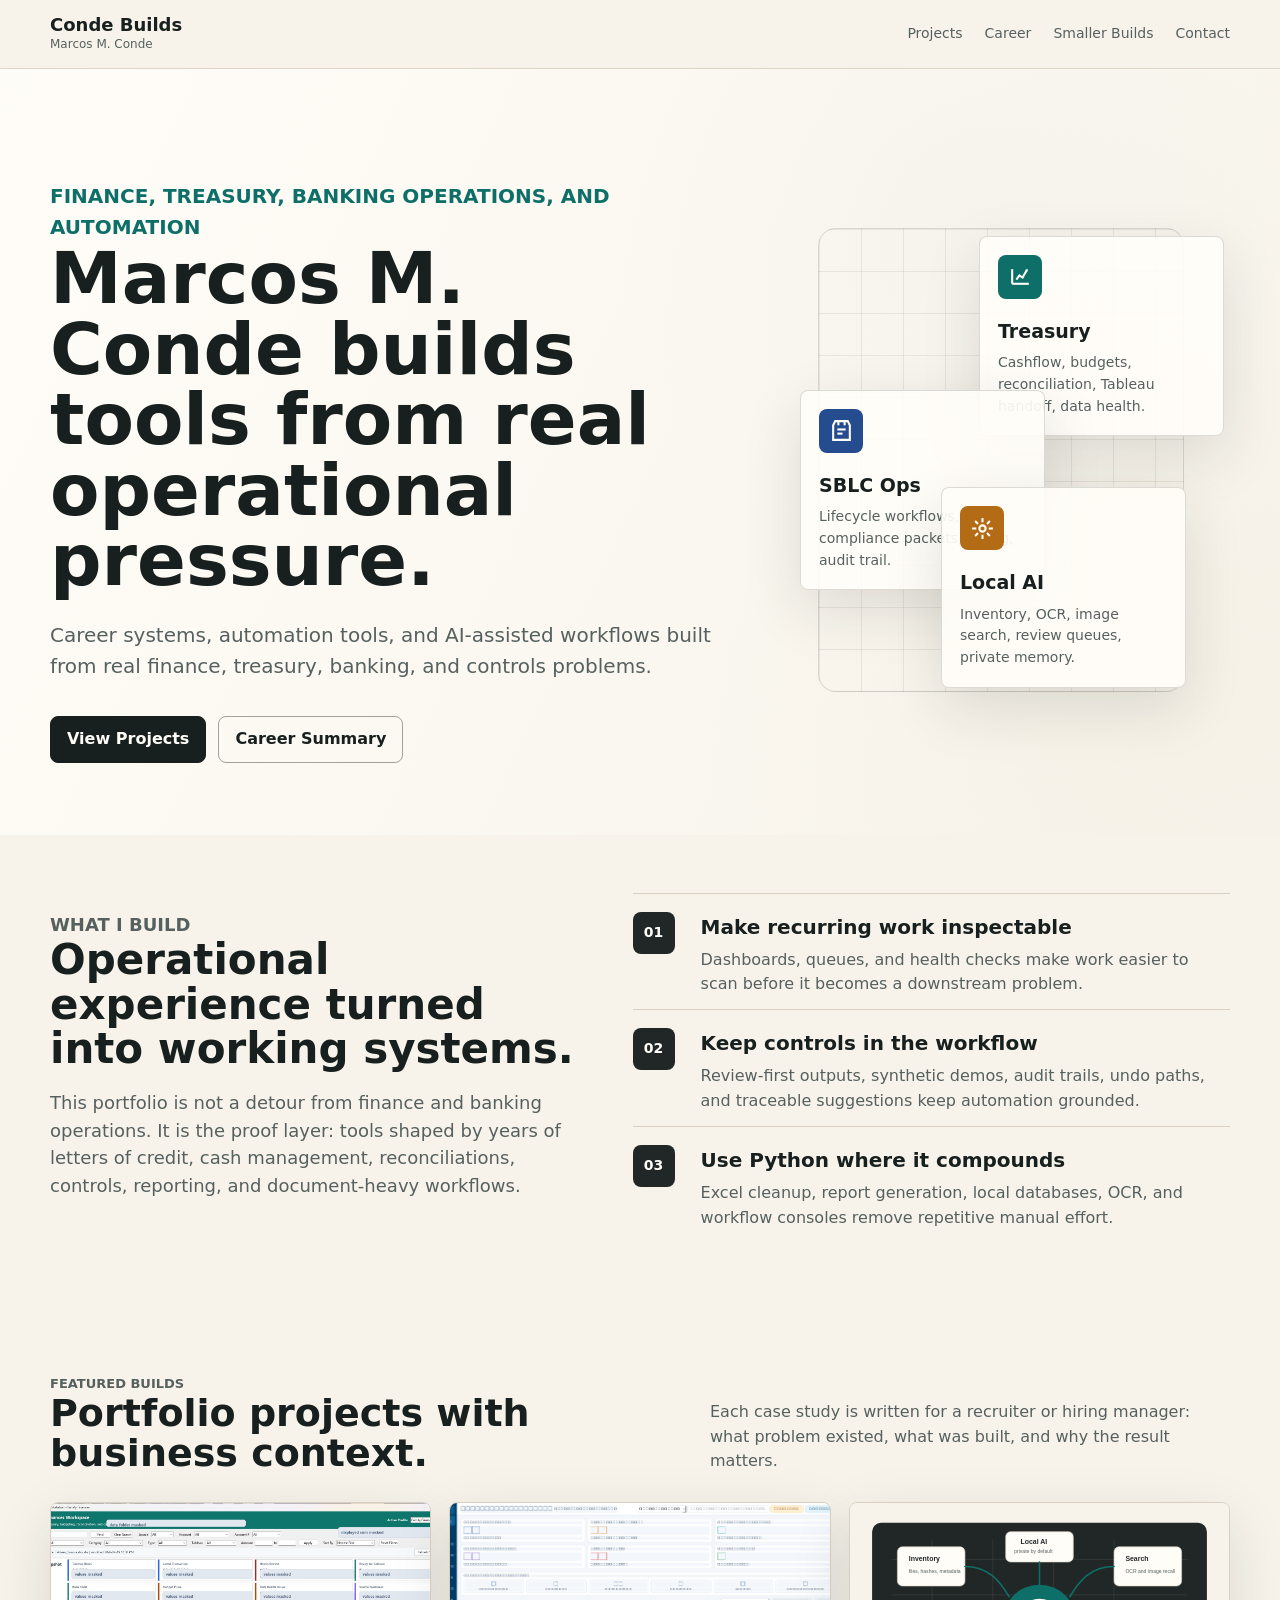
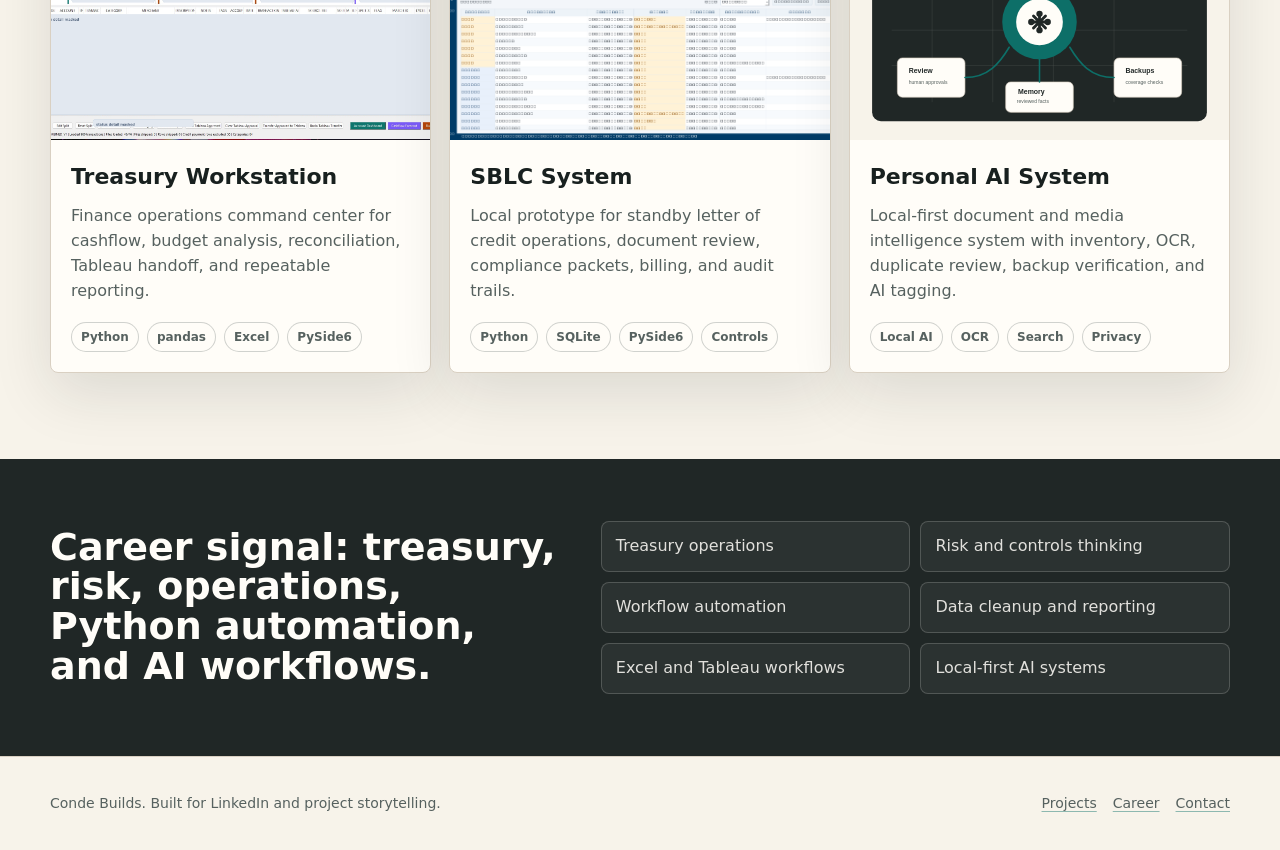
==== index.html @ d3828728 "Initial Conde Builds portfolio site" ====
<!doctype html>
<html lang="en">
  <head>
    <meta charset="utf-8">
    <meta name="viewport" content="width=device-width, initial-scale=1">
    <title>Conde Builds | Marcos M. Conde</title>
    <meta name="description" content="Career systems, automation tools, and AI-assisted workflows built from real operational problems.">
    <meta property="og:title" content="Conde Builds">
    <meta property="og:description" content="Python automation, treasury systems, AI-assisted workflows, and operational prototypes by Marcos M. Conde.">
    <meta property="og:type" content="website">
    <meta property="og:url" content="https://conde-builds.com/">
    <meta property="og:image" content="https://conde-builds.com/assets/img/social-preview.png">
    <meta name="twitter:card" content="summary_large_image">
    <link rel="stylesheet" href="assets/styles.css">
  </head>
  <body>
    <header class="site-header">
      <nav class="nav" aria-label="Primary navigation">
        <a class="brand" href="index.html">
          <strong>Conde Builds</strong>
          <span>Marcos M. Conde</span>
        </a>
        <div class="nav-links">
          <a href="projects/index.html">Projects</a>
          <a href="career.html">Career</a>
          <a href="experiments.html">Smaller Builds</a>
          <a href="contact.html">Contact</a>
        </div>
      </nav>
    </header>

    <main>
      <section class="hero">
        <div class="hero-inner">
          <div>
            <p class="eyebrow">Finance, treasury, banking operations, and automation</p>
            <h1>Marcos M. Conde builds tools from real operational pressure.</h1>
            <p>Career systems, automation tools, and AI-assisted workflows built from real finance, treasury, banking, and controls problems.</p>
            <div class="hero-actions">
              <a class="button" href="projects/index.html">View Projects</a>
              <a class="button secondary" href="career.html">Career Summary</a>
            </div>
          </div>
          <div class="hero-visual" aria-label="Project areas">
            <article class="glyph-card">
              <span class="glyph-icon" aria-hidden="true">
                <svg viewBox="0 0 24 24"><path d="M4 19V5"/><path d="M4 19h16"/><path d="M8 15l3-4 3 2 4-7"/><path d="M17 6h1v1"/></svg>
              </span>
              <h2>Treasury</h2>
              <p>Cashflow, budgets, reconciliation, Tableau handoff, data health.</p>
            </article>
            <article class="glyph-card">
              <span class="glyph-icon" aria-hidden="true">
                <svg viewBox="0 0 24 24"><path d="M6 3h12l2 4v14H4V7z"/><path d="M8 11h8"/><path d="M8 15h5"/><path d="M9 3v4"/><path d="M15 3v4"/></svg>
              </span>
              <h2>SBLC Ops</h2>
              <p>Lifecycle workflows, compliance packets, billing, audit trail.</p>
            </article>
            <article class="glyph-card">
              <span class="glyph-icon" aria-hidden="true">
                <svg viewBox="0 0 24 24"><circle cx="12" cy="12" r="3"/><path d="M12 2v4"/><path d="M12 18v4"/><path d="M2 12h4"/><path d="M18 12h4"/><path d="M4.9 4.9l2.8 2.8"/><path d="M16.3 16.3l2.8 2.8"/><path d="M19.1 4.9l-2.8 2.8"/><path d="M7.7 16.3l-2.8 2.8"/></svg>
              </span>
              <h2>Local AI</h2>
              <p>Inventory, OCR, image search, review queues, private memory.</p>
            </article>
          </div>
        </div>
      </section>

      <section class="section compact">
        <div class="bridge-grid">
          <div class="bridge-copy">
            <p class="eyebrow">What I build</p>
            <h2>Operational experience turned into working systems.</h2>
            <p>This portfolio is not a detour from finance and banking operations. It is the proof layer: tools shaped by years of letters of credit, cash management, reconciliations, controls, reporting, and document-heavy workflows.</p>
          </div>
          <div class="bridge-points">
            <article class="bridge-point">
              <strong>01</strong>
              <div>
                <h3>Make recurring work inspectable</h3>
                <p>Dashboards, queues, and health checks make work easier to scan before it becomes a downstream problem.</p>
              </div>
            </article>
            <article class="bridge-point">
              <strong>02</strong>
              <div>
                <h3>Keep controls in the workflow</h3>
                <p>Review-first outputs, synthetic demos, audit trails, undo paths, and traceable suggestions keep automation grounded.</p>
              </div>
            </article>
            <article class="bridge-point">
              <strong>03</strong>
              <div>
                <h3>Use Python where it compounds</h3>
                <p>Excel cleanup, report generation, local databases, OCR, and workflow consoles remove repetitive manual effort.</p>
              </div>
            </article>
          </div>
        </div>
      </section>

      <section class="section" id="projects">
        <div class="section-header">
          <div>
            <p class="eyebrow">Featured builds</p>
            <h2>Portfolio projects with business context.</h2>
          </div>
          <p>Each case study is written for a recruiter or hiring manager: what problem existed, what was built, and why the result matters.</p>
        </div>
        <div class="project-grid">
          <a class="project-card" href="projects/treasury-workstation.html">
            <img src="assets/img/treasury-main.png" alt="Sanitized Treasury Workstation interface">
            <div class="project-card-body">
              <h3>Treasury Workstation</h3>
              <p>Finance operations command center for cashflow, budget analysis, reconciliation, Tableau handoff, and repeatable reporting.</p>
              <div class="tag-row">
                <span class="tag">Python</span>
                <span class="tag">pandas</span>
                <span class="tag">Excel</span>
                <span class="tag">PySide6</span>
              </div>
            </div>
          </a>
          <a class="project-card" href="projects/sblc-system.html">
            <img src="assets/img/sblc-command-center.png" alt="Sanitized SBLC system command center">
            <div class="project-card-body">
              <h3>SBLC System</h3>
              <p>Local prototype for standby letter of credit operations, document review, compliance packets, billing, and audit trails.</p>
              <div class="tag-row">
                <span class="tag">Python</span>
                <span class="tag">SQLite</span>
                <span class="tag">PySide6</span>
                <span class="tag">Controls</span>
              </div>
            </div>
          </a>
          <a class="project-card" href="projects/personal-ai-system.html">
            <img src="assets/img/personal-ai-system.svg" alt="Abstract Personal AI System map">
            <div class="project-card-body">
              <h3>Personal AI System</h3>
              <p>Local-first document and media intelligence system with inventory, OCR, duplicate review, backup verification, and AI tagging.</p>
              <div class="tag-row">
                <span class="tag">Local AI</span>
                <span class="tag">OCR</span>
                <span class="tag">Search</span>
                <span class="tag">Privacy</span>
              </div>
            </div>
          </a>
        </div>
      </section>

      <section class="signal-band">
        <div class="signal-grid">
          <h2>Career signal: treasury, risk, operations, Python automation, and AI workflows.</h2>
          <div class="signal-list" aria-label="Career capabilities">
            <span>Treasury operations</span>
            <span>Risk and controls thinking</span>
            <span>Workflow automation</span>
            <span>Data cleanup and reporting</span>
            <span>Excel and Tableau workflows</span>
            <span>Local-first AI systems</span>
          </div>
        </div>
      </section>

    </main>

    <footer class="footer">
      <div class="footer-inner">
        <span>Conde Builds. Built for LinkedIn and project storytelling.</span>
        <div class="footer-links">
          <a href="projects/index.html">Projects</a>
          <a href="career.html">Career</a>
          <a href="contact.html">Contact</a>
        </div>
      </div>
    </footer>
  </body>
</html>
---- assets/styles.css ----
:root {
  --ink: #18201f;
  --muted: #56615f;
  --paper: #f7f3ea;
  --surface: #fffdf8;
  --line: #d9d0c2;
  --teal: #0d6f68;
  --blue: #244c8f;
  --amber: #b36b16;
  --red: #8d342f;
  --charcoal: #202726;
  --shadow: 0 20px 60px rgba(24, 32, 31, 0.12);
}

* {
  box-sizing: border-box;
}

html {
  scroll-behavior: smooth;
}

body {
  margin: 0;
  color: var(--ink);
  background: var(--paper);
  font-family: Inter, ui-sans-serif, system-ui, -apple-system, BlinkMacSystemFont, "Segoe UI", sans-serif;
  line-height: 1.55;
}

body.modal-open {
  overflow: hidden;
}

img {
  display: block;
  max-width: 100%;
}

.expandable-img {
  cursor: zoom-in;
}

.expandable-img:focus-visible {
  outline: 3px solid var(--teal);
  outline-offset: 4px;
}

.image-modal {
  position: fixed;
  inset: 0;
  z-index: 100;
  display: none;
  align-items: center;
  justify-content: center;
  padding: 28px;
  background: rgba(24, 32, 31, 0.86);
}

.image-modal.is-open {
  display: flex;
}

.image-modal figure {
  width: min(1120px, 100%);
  max-height: calc(100vh - 56px);
  margin: 0;
  display: grid;
  gap: 12px;
}

.image-modal img {
  width: 100%;
  max-height: calc(100vh - 128px);
  object-fit: contain;
  border-radius: 8px;
  background: var(--surface);
  box-shadow: 0 28px 80px rgba(0, 0, 0, 0.35);
}

.image-modal figcaption {
  color: rgba(255, 253, 248, 0.86);
  font-size: 15px;
  text-align: center;
}

.image-modal-close {
  position: fixed;
  top: 18px;
  right: 18px;
  min-height: 42px;
  padding: 9px 13px;
  border: 1px solid rgba(255, 253, 248, 0.45);
  border-radius: 8px;
  background: rgba(255, 253, 248, 0.1);
  color: var(--surface);
  font: inherit;
  font-weight: 800;
  cursor: pointer;
}

a {
  color: inherit;
  text-decoration-color: rgba(13, 111, 104, 0.45);
  text-underline-offset: 0.22em;
}

a:hover {
  text-decoration-color: var(--teal);
}

.site-header {
  position: sticky;
  top: 0;
  z-index: 20;
  border-bottom: 1px solid rgba(217, 208, 194, 0.82);
  background: rgba(247, 243, 234, 0.94);
  backdrop-filter: blur(14px);
}

.nav {
  width: min(1180px, calc(100% - 40px));
  min-height: 68px;
  margin: 0 auto;
  display: flex;
  align-items: center;
  justify-content: space-between;
  gap: 24px;
}

.brand {
  display: inline-flex;
  flex-direction: column;
  gap: 0;
  text-decoration: none;
}

.brand strong {
  font-size: 18px;
  line-height: 1.1;
}

.brand span {
  color: var(--muted);
  font-size: 12px;
}

.nav-links {
  display: flex;
  align-items: center;
  gap: 22px;
  color: var(--muted);
  font-size: 14px;
}

.nav-links a {
  text-decoration: none;
}

.nav-links a:hover,
.nav-links a[aria-current="page"] {
  color: var(--ink);
}

.section,
.content-section {
  width: min(1180px, calc(100% - 40px));
  margin: 0 auto;
}

.hero {
  min-height: 690px;
  display: grid;
  align-items: center;
  color: var(--ink);
  background:
    linear-gradient(115deg, rgba(255, 253, 248, 0.96), rgba(247, 243, 234, 0.86)),
    radial-gradient(circle at 74% 20%, rgba(13, 111, 104, 0.2), transparent 30%),
    radial-gradient(circle at 84% 76%, rgba(179, 107, 22, 0.18), transparent 32%);
  overflow: hidden;
}

.hero-inner {
  width: min(1180px, calc(100% - 40px));
  margin: 0 auto;
  padding: 88px 0 72px;
  display: grid;
  grid-template-columns: minmax(0, 1fr) 430px;
  gap: 64px;
  align-items: center;
}

.eyebrow {
  margin: 0 0 18px;
  color: var(--teal);
  font-size: 13px;
  font-weight: 750;
  text-transform: uppercase;
}

.hero .eyebrow {
  color: var(--teal);
}

.hero h1,
.page-hero h1 {
  max-width: 860px;
  margin: 0;
  font-size: 72px;
  line-height: 0.98;
  letter-spacing: 0;
}

.hero p,
.page-hero p {
  max-width: 720px;
  margin: 24px 0 0;
  color: rgba(255, 253, 248, 0.88);
  font-size: 20px;
}

.hero p {
  color: var(--muted);
}

.hero-visual {
  position: relative;
  min-height: 500px;
}

.hero-visual::before {
  content: "";
  position: absolute;
  inset: 18px 46px 18px 18px;
  border: 1px solid rgba(32, 39, 38, 0.14);
  border-radius: 18px;
  background:
    linear-gradient(90deg, rgba(32, 39, 38, 0.08) 1px, transparent 1px),
    linear-gradient(rgba(32, 39, 38, 0.08) 1px, transparent 1px);
  background-size: 42px 42px;
}

.glyph-card {
  position: absolute;
  width: 245px;
  min-height: 150px;
  padding: 18px;
  border: 1px solid rgba(32, 39, 38, 0.16);
  border-radius: 8px;
  background: rgba(255, 253, 248, 0.92);
  box-shadow: var(--shadow);
}

.glyph-card:nth-child(1) {
  top: 26px;
  right: 6px;
}

.glyph-card:nth-child(2) {
  top: 180px;
  left: 0;
}

.glyph-card:nth-child(3) {
  right: 44px;
  bottom: 22px;
}

.glyph-icon {
  width: 44px;
  height: 44px;
  margin-bottom: 18px;
  display: inline-grid;
  place-items: center;
  border-radius: 8px;
  color: var(--surface);
  background: var(--teal);
}

.glyph-card:nth-child(2) .glyph-icon {
  background: var(--blue);
}

.glyph-card:nth-child(3) .glyph-icon {
  background: var(--amber);
}

.glyph-icon svg {
  width: 25px;
  height: 25px;
  stroke: currentColor;
  stroke-width: 2;
  fill: none;
}

.glyph-card h2 {
  margin: 0 0 6px;
  font-size: 19px;
}

.glyph-card p {
  margin: 0;
  color: var(--muted);
  font-size: 14px;
}

.hero-actions,
.actions {
  display: flex;
  flex-wrap: wrap;
  gap: 12px;
  margin-top: 34px;
}

.button {
  min-height: 44px;
  display: inline-flex;
  align-items: center;
  justify-content: center;
  padding: 10px 16px;
  border: 1px solid var(--ink);
  border-radius: 8px;
  background: var(--ink);
  color: var(--surface);
  font-weight: 700;
  text-decoration: none;
}

.button.secondary {
  background: transparent;
  color: var(--ink);
  border-color: rgba(24, 32, 31, 0.4);
}

.button.light {
  background: var(--surface);
  color: var(--ink);
  border-color: var(--line);
}

.page-hero .button.secondary {
  color: var(--surface);
  border-color: rgba(255, 253, 248, 0.72);
}

.button:hover {
  transform: translateY(-1px);
}

.section {
  padding: 86px 0;
}

.section.compact {
  padding: 58px 0;
}

.section-header {
  display: flex;
  align-items: end;
  justify-content: space-between;
  gap: 28px;
  margin-bottom: 28px;
}

.section-header h2,
.content-section h2 {
  margin: 0;
  font-size: 38px;
  line-height: 1.05;
  letter-spacing: 0;
}

.section-header p {
  max-width: 520px;
  margin: 0;
  color: var(--muted);
}

.project-grid {
  display: grid;
  grid-template-columns: repeat(3, 1fr);
  gap: 18px;
}

.bridge-grid {
  display: grid;
  grid-template-columns: 0.95fr 1.05fr;
  gap: 42px;
  align-items: start;
}

.bridge-copy h2 {
  margin: 0;
  font-size: 42px;
  line-height: 1.05;
}

.bridge-copy p {
  margin: 18px 0 0;
  color: var(--muted);
  font-size: 18px;
}

.bridge-points {
  display: grid;
  gap: 12px;
}

.bridge-point {
  display: grid;
  grid-template-columns: 52px 1fr;
  gap: 16px;
  align-items: start;
  border-top: 1px solid var(--line);
  padding-top: 18px;
}

.bridge-point strong {
  display: grid;
  place-items: center;
  width: 42px;
  height: 42px;
  border-radius: 8px;
  background: var(--charcoal);
  color: var(--surface);
  font-size: 14px;
}

.bridge-point h3 {
  margin: 0 0 5px;
  font-size: 20px;
}

.bridge-point p {
  margin: 0;
  color: var(--muted);
}

.project-card,
.stat-card,
.note-card {
  border: 1px solid var(--line);
  border-radius: 8px;
  background: var(--surface);
  box-shadow: var(--shadow);
}

.project-card {
  overflow: hidden;
  text-decoration: none;
}

.project-card img {
  width: 100%;
  aspect-ratio: 16 / 10;
  object-fit: cover;
  background: #e7dfd2;
}

.project-card-body {
  padding: 20px;
}

.project-card h3 {
  margin: 0 0 10px;
  font-size: 22px;
}

.project-card p,
.note-card p,
.stat-card p {
  margin: 0;
  color: var(--muted);
}

.tag-row {
  display: flex;
  flex-wrap: wrap;
  gap: 8px;
  margin-top: 18px;
}

.tag {
  border: 1px solid rgba(86, 97, 95, 0.28);
  border-radius: 999px;
  padding: 5px 9px;
  color: var(--muted);
  background: rgba(255, 253, 248, 0.7);
  font-size: 12px;
  font-weight: 700;
}

.signal-band {
  background: var(--charcoal);
  color: var(--surface);
}

.signal-grid {
  width: min(1180px, calc(100% - 40px));
  margin: 0 auto;
  padding: 62px 0;
  display: grid;
  grid-template-columns: 0.9fr 1.1fr;
  gap: 36px;
  align-items: center;
}

.signal-grid h2 {
  margin: 0;
  font-size: 38px;
  line-height: 1.05;
}

.signal-list {
  display: grid;
  grid-template-columns: repeat(2, minmax(0, 1fr));
  gap: 10px;
}

.signal-list span {
  border: 1px solid rgba(255, 253, 248, 0.18);
  border-radius: 8px;
  padding: 12px 14px;
  color: rgba(255, 253, 248, 0.86);
  background: rgba(255, 253, 248, 0.05);
}

.page-hero {
  color: var(--surface);
  background: var(--charcoal);
}

.page-hero-inner {
  width: min(1180px, calc(100% - 40px));
  margin: 0 auto;
  padding: 86px 0 72px;
}

.page-hero p {
  color: rgba(255, 253, 248, 0.82);
}

.two-column {
  display: grid;
  grid-template-columns: 0.9fr 1.1fr;
  gap: 36px;
  align-items: start;
}

.case-image {
  border: 1px solid var(--line);
  border-radius: 8px;
  overflow: hidden;
  background: var(--surface);
  box-shadow: var(--shadow);
}

.case-image img {
  width: 100%;
}

.case-copy {
  display: grid;
  gap: 18px;
}

.case-block {
  border-top: 1px solid var(--line);
  padding-top: 18px;
}

.case-block h2,
.case-block h3 {
  margin: 0 0 8px;
  font-size: 21px;
}

.case-block p,
.case-block li {
  color: var(--muted);
}

.case-block p {
  margin: 0;
}

.case-block ul {
  margin: 0;
  padding-left: 20px;
}

.gallery {
  display: grid;
  grid-template-columns: repeat(3, 1fr);
  gap: 16px;
}

.gallery figure {
  margin: 0;
  border: 1px solid var(--line);
  border-radius: 8px;
  overflow: hidden;
  background: var(--surface);
}

.gallery figcaption {
  padding: 12px 14px;
  color: var(--muted);
  font-size: 13px;
}

.gallery.note-gallery figure {
  background: var(--surface);
}

.gallery.note-gallery img {
  aspect-ratio: 16 / 10;
  object-fit: cover;
}

.stat-grid {
  display: grid;
  grid-template-columns: repeat(4, 1fr);
  gap: 14px;
}

.stat-card,
.note-card {
  padding: 20px;
}

.stat-card strong {
  display: block;
  margin-bottom: 6px;
  color: var(--teal);
  font-size: 28px;
  line-height: 1;
}

.timeline {
  display: grid;
  gap: 14px;
}

.timeline-item {
  display: grid;
  grid-template-columns: 160px 1fr;
  gap: 24px;
  border-top: 1px solid var(--line);
  padding-top: 18px;
}

.timeline-item strong {
  color: var(--amber);
}

.footer {
  border-top: 1px solid var(--line);
  padding: 36px 0;
}

.footer-inner {
  width: min(1180px, calc(100% - 40px));
  margin: 0 auto;
  display: flex;
  align-items: center;
  justify-content: space-between;
  gap: 20px;
  color: var(--muted);
  font-size: 14px;
}

.footer-links {
  display: flex;
  gap: 16px;
}

.accent-teal {
  color: var(--teal);
}

.accent-blue {
  color: var(--blue);
}

.accent-amber {
  color: var(--amber);
}

.pricing-table {
  width: 100%;
  border-collapse: collapse;
  overflow: hidden;
  border: 1px solid var(--line);
  border-radius: 8px;
  background: var(--surface);
}

.pricing-table th,
.pricing-table td {
  border-bottom: 1px solid var(--line);
  padding: 14px;
  text-align: left;
}

.pricing-table th {
  color: var(--muted);
  font-size: 13px;
  text-transform: uppercase;
}

.pricing-table tr:last-child td {
  border-bottom: 0;
}

.system-map {
  display: grid;
  grid-template-columns: repeat(3, 1fr);
  gap: 12px;
}

.system-map .note-card {
  min-height: 150px;
}

@media (max-width: 860px) {
  .nav {
    min-height: auto;
    padding: 14px 0;
    align-items: flex-start;
    flex-direction: column;
    gap: 12px;
  }

  .nav-links {
    width: 100%;
    overflow-x: auto;
    padding-bottom: 4px;
  }

  .hero {
    min-height: 620px;
  }

  .hero-inner {
    grid-template-columns: 1fr;
    gap: 32px;
  }

  .hero-visual {
    min-height: auto;
    display: grid;
    gap: 12px;
  }

  .hero-visual::before {
    display: none;
  }

  .glyph-card,
  .glyph-card:nth-child(1),
  .glyph-card:nth-child(2),
  .glyph-card:nth-child(3) {
    position: static;
    width: 100%;
    min-height: 0;
  }

  .hero h1,
  .page-hero h1 {
    font-size: 44px;
    line-height: 1.04;
  }

  .hero p,
  .page-hero p {
    font-size: 18px;
  }

  .section,
  .content-section {
    width: min(100% - 28px, 1180px);
  }

  .section {
    padding: 58px 0;
  }

  .section-header,
  .signal-grid,
  .two-column,
  .timeline-item {
    grid-template-columns: 1fr;
  }

  .section-header {
    display: grid;
  }

  .project-grid,
  .gallery,
  .stat-grid,
  .system-map,
  .bridge-grid {
    grid-template-columns: 1fr;
  }

  .signal-list {
    grid-template-columns: 1fr;
  }

  .footer-inner {
    align-items: flex-start;
    flex-direction: column;
  }
}
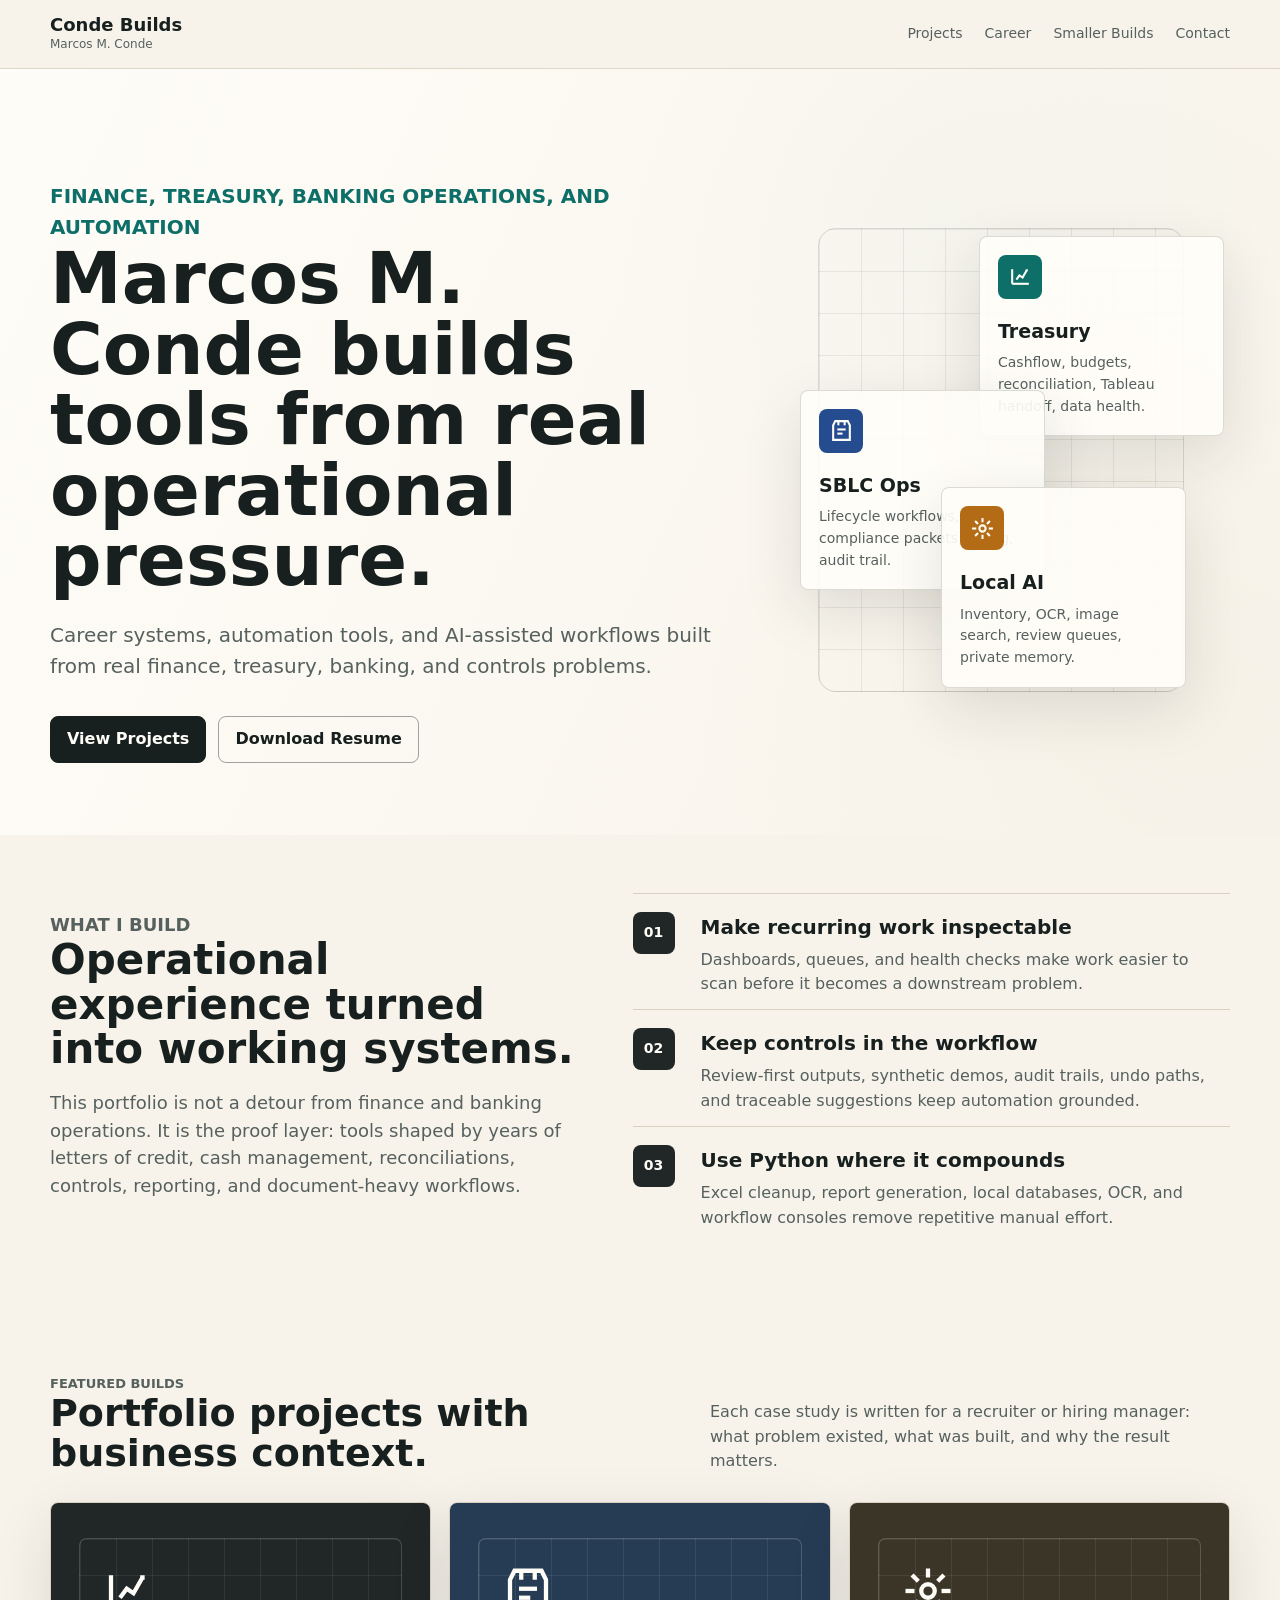
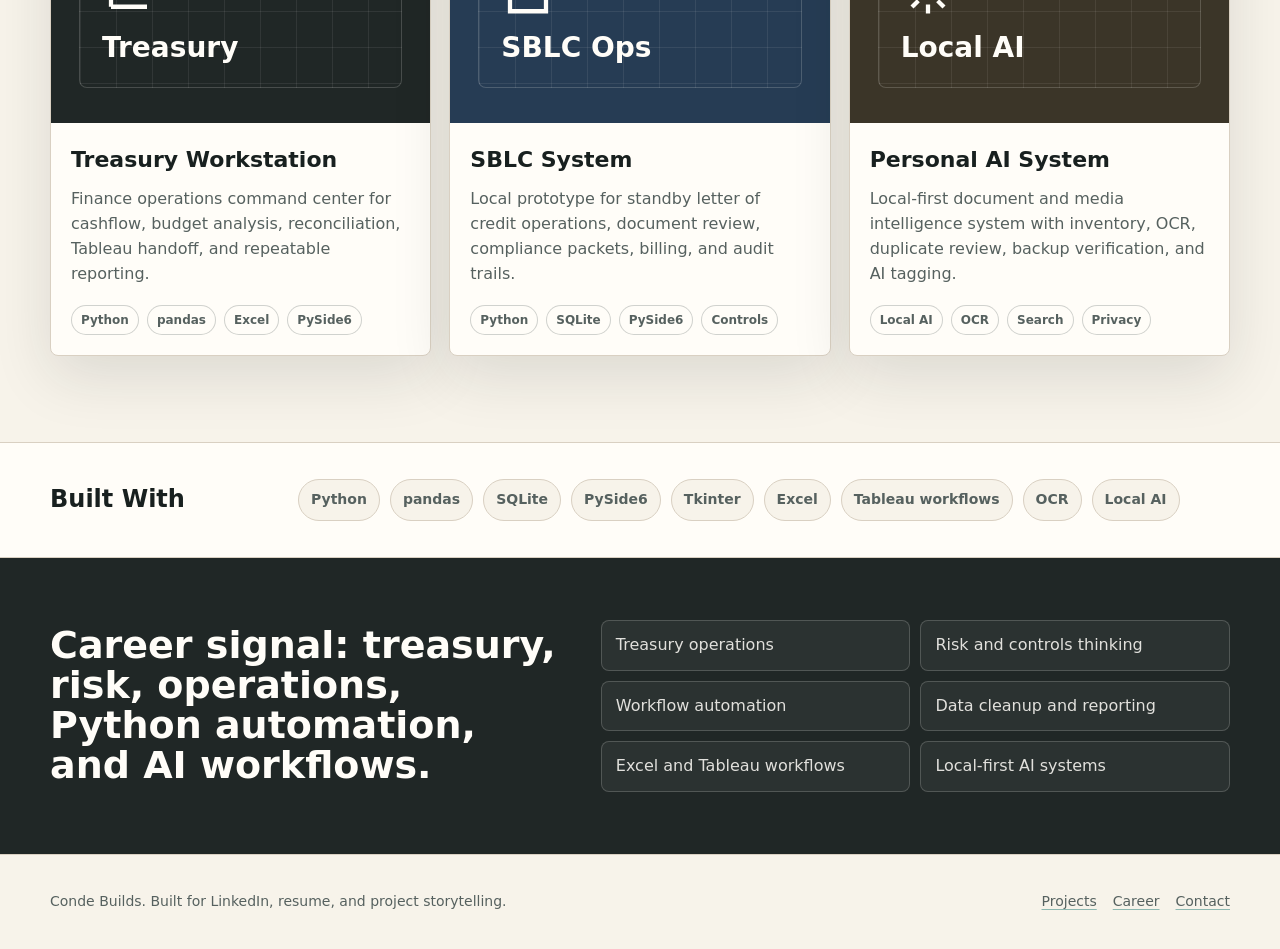
==== commit 21f1887c: "Polish portfolio copy and restore resume PDF" ====
--- a/index.html
+++ b/index.html
@@ -38,7 +38,7 @@
             <p>Career systems, automation tools, and AI-assisted workflows built from real finance, treasury, banking, and controls problems.</p>
             <div class="hero-actions">
               <a class="button" href="projects/index.html">View Projects</a>
-              <a class="button secondary" href="career.html">Career Summary</a>
+              <a class="button secondary" href="assets/resume/Marcos-Conde-Resume.pdf">Download Resume</a>
             </div>
           </div>
           <div class="hero-visual" aria-label="Project areas">
@@ -110,7 +110,12 @@
         </div>
         <div class="project-grid">
           <a class="project-card" href="projects/treasury-workstation.html">
-            <img src="assets/img/treasury-main.png" alt="Sanitized Treasury Workstation interface">
+            <div class="project-symbol" aria-hidden="true">
+              <div class="project-symbol-inner">
+                <svg viewBox="0 0 24 24"><path d="M4 19V5"/><path d="M4 19h16"/><path d="M8 15l3-4 3 2 4-7"/><path d="M17 6h1v1"/></svg>
+                <strong>Treasury</strong>
+              </div>
+            </div>
             <div class="project-card-body">
               <h3>Treasury Workstation</h3>
               <p>Finance operations command center for cashflow, budget analysis, reconciliation, Tableau handoff, and repeatable reporting.</p>
@@ -123,7 +128,12 @@
             </div>
           </a>
           <a class="project-card" href="projects/sblc-system.html">
-            <img src="assets/img/sblc-command-center.png" alt="Sanitized SBLC system command center">
+            <div class="project-symbol" aria-hidden="true">
+              <div class="project-symbol-inner">
+                <svg viewBox="0 0 24 24"><path d="M6 3h12l2 4v14H4V7z"/><path d="M8 11h8"/><path d="M8 15h5"/><path d="M9 3v4"/><path d="M15 3v4"/></svg>
+                <strong>SBLC Ops</strong>
+              </div>
+            </div>
             <div class="project-card-body">
               <h3>SBLC System</h3>
               <p>Local prototype for standby letter of credit operations, document review, compliance packets, billing, and audit trails.</p>
@@ -136,7 +146,12 @@
             </div>
           </a>
           <a class="project-card" href="projects/personal-ai-system.html">
-            <img src="assets/img/personal-ai-system.svg" alt="Abstract Personal AI System map">
+            <div class="project-symbol" aria-hidden="true">
+              <div class="project-symbol-inner">
+                <svg viewBox="0 0 24 24"><circle cx="12" cy="12" r="3"/><path d="M12 2v4"/><path d="M12 18v4"/><path d="M2 12h4"/><path d="M18 12h4"/><path d="M4.9 4.9l2.8 2.8"/><path d="M16.3 16.3l2.8 2.8"/><path d="M19.1 4.9l-2.8 2.8"/><path d="M7.7 16.3l-2.8 2.8"/></svg>
+                <strong>Local AI</strong>
+              </div>
+            </div>
             <div class="project-card-body">
               <h3>Personal AI System</h3>
               <p>Local-first document and media intelligence system with inventory, OCR, duplicate review, backup verification, and AI tagging.</p>
@@ -148,6 +163,23 @@
               </div>
             </div>
           </a>
+        </div>
+      </section>
+
+      <section class="tool-strip" aria-label="Built with">
+        <div class="tool-strip-inner">
+          <h2>Built With</h2>
+          <div class="tool-list">
+            <span>Python</span>
+            <span>pandas</span>
+            <span>SQLite</span>
+            <span>PySide6</span>
+            <span>Tkinter</span>
+            <span>Excel</span>
+            <span>Tableau workflows</span>
+            <span>OCR</span>
+            <span>Local AI</span>
+          </div>
         </div>
       </section>
 
@@ -169,7 +201,7 @@
 
     <footer class="footer">
       <div class="footer-inner">
-        <span>Conde Builds. Built for LinkedIn and project storytelling.</span>
+        <span>Conde Builds. Built for LinkedIn, resume, and project storytelling.</span>
         <div class="footer-links">
           <a href="projects/index.html">Projects</a>
           <a href="career.html">Career</a>
--- a/assets/styles.css
+++ b/assets/styles.css
@@ -458,6 +458,51 @@
   background: #e7dfd2;
 }
 
+.project-symbol {
+  min-height: 220px;
+  display: grid;
+  place-items: center;
+  padding: 28px;
+  background: var(--charcoal);
+}
+
+.project-symbol-inner {
+  width: 100%;
+  min-height: 150px;
+  display: grid;
+  align-content: center;
+  gap: 16px;
+  border: 1px solid rgba(255, 253, 248, 0.18);
+  border-radius: 8px;
+  padding: 22px;
+  color: var(--surface);
+  background:
+    linear-gradient(90deg, rgba(255, 253, 248, 0.08) 1px, transparent 1px),
+    linear-gradient(rgba(255, 253, 248, 0.08) 1px, transparent 1px);
+  background-size: 36px 36px;
+}
+
+.project-symbol svg {
+  width: 54px;
+  height: 54px;
+  stroke: currentColor;
+  stroke-width: 1.9;
+  fill: none;
+}
+
+.project-symbol strong {
+  font-size: 28px;
+  line-height: 1;
+}
+
+.project-card:nth-child(2) .project-symbol {
+  background: #263c54;
+}
+
+.project-card:nth-child(3) .project-symbol {
+  background: #3b3528;
+}
+
 .project-card-body {
   padding: 20px;
 }
@@ -524,6 +569,43 @@
   padding: 12px 14px;
   color: rgba(255, 253, 248, 0.86);
   background: rgba(255, 253, 248, 0.05);
+}
+
+.tool-strip {
+  border-top: 1px solid var(--line);
+  border-bottom: 1px solid var(--line);
+  background: var(--surface);
+}
+
+.tool-strip-inner {
+  width: min(1180px, calc(100% - 40px));
+  margin: 0 auto;
+  padding: 36px 0;
+  display: grid;
+  grid-template-columns: 220px 1fr;
+  gap: 28px;
+  align-items: center;
+}
+
+.tool-strip h2 {
+  margin: 0;
+  font-size: 24px;
+}
+
+.tool-list {
+  display: flex;
+  flex-wrap: wrap;
+  gap: 10px;
+}
+
+.tool-list span {
+  border: 1px solid var(--line);
+  border-radius: 999px;
+  padding: 9px 12px;
+  color: var(--muted);
+  background: var(--paper);
+  font-size: 14px;
+  font-weight: 750;
 }
 
 .page-hero {
@@ -810,6 +892,11 @@
     grid-template-columns: 1fr;
   }
 
+  .tool-strip-inner {
+    width: min(100% - 28px, 1180px);
+    grid-template-columns: 1fr;
+  }
+
   .footer-inner {
     align-items: flex-start;
     flex-direction: column;
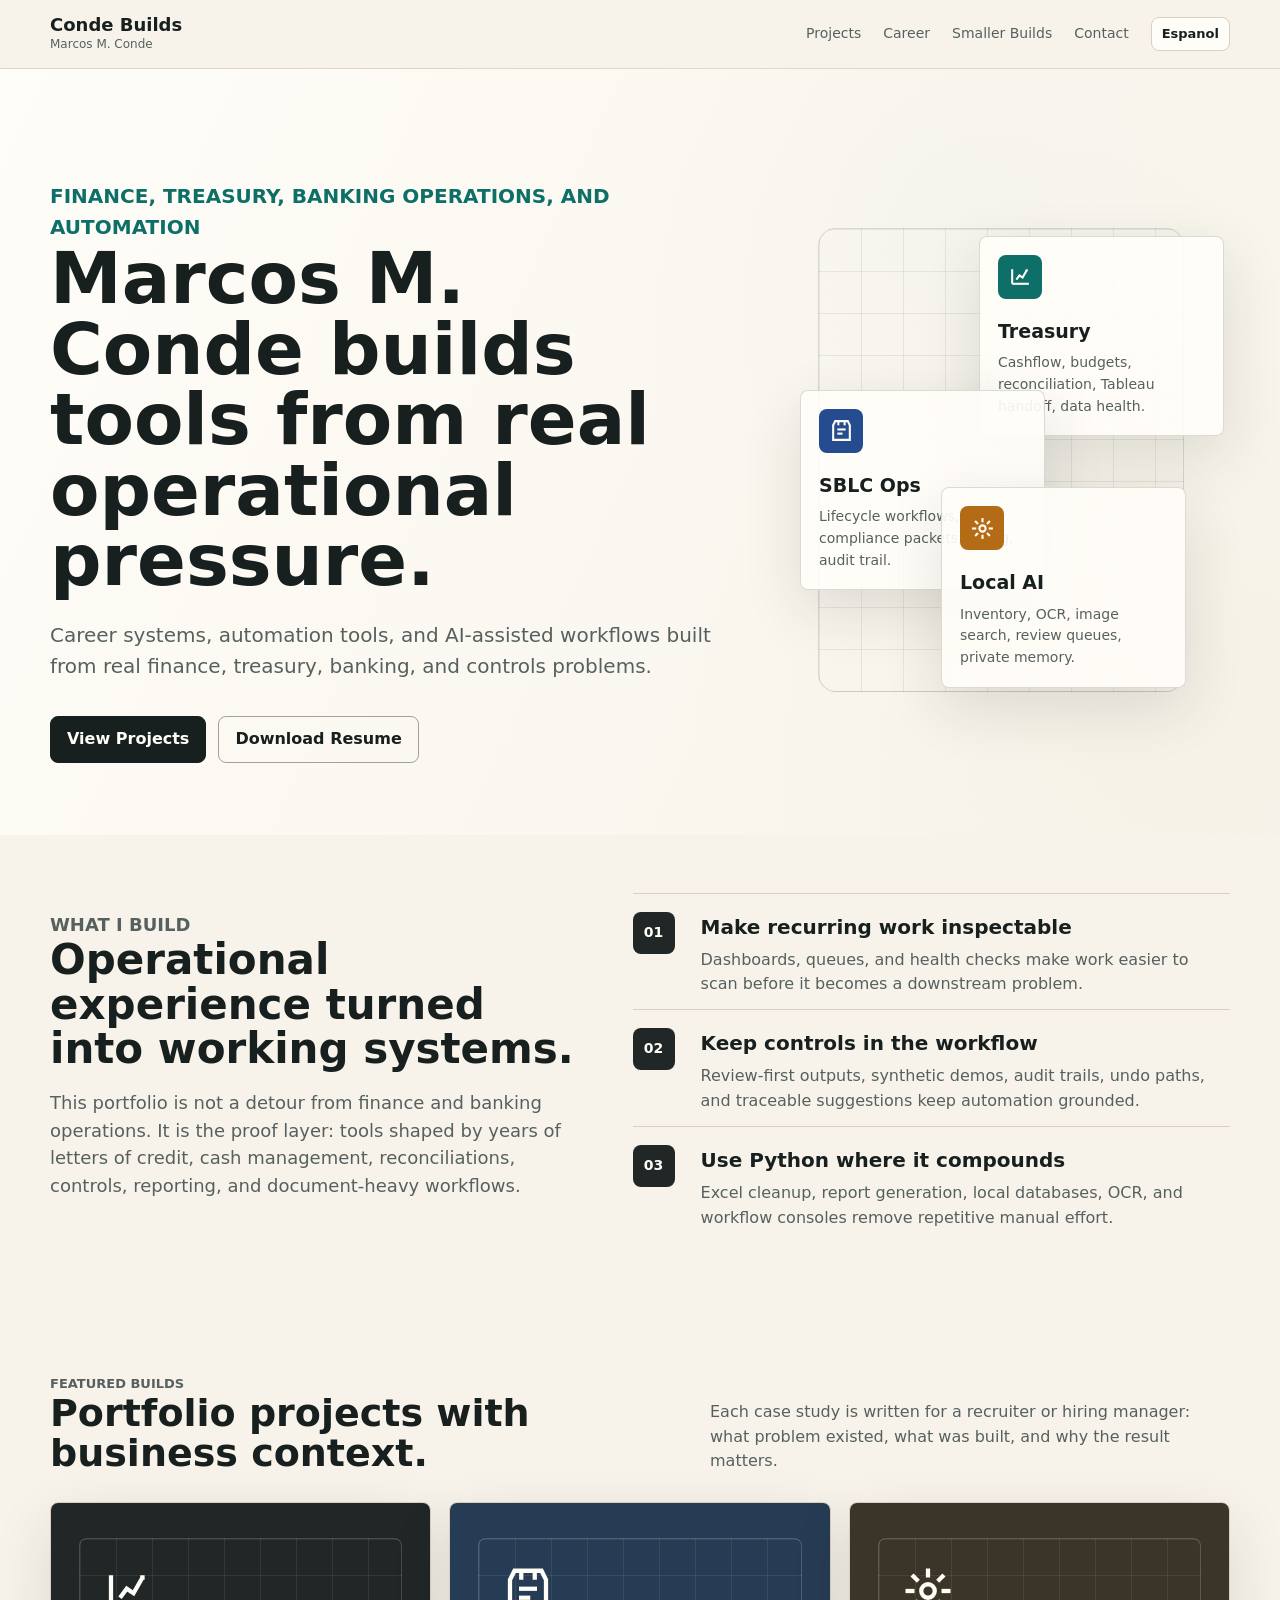
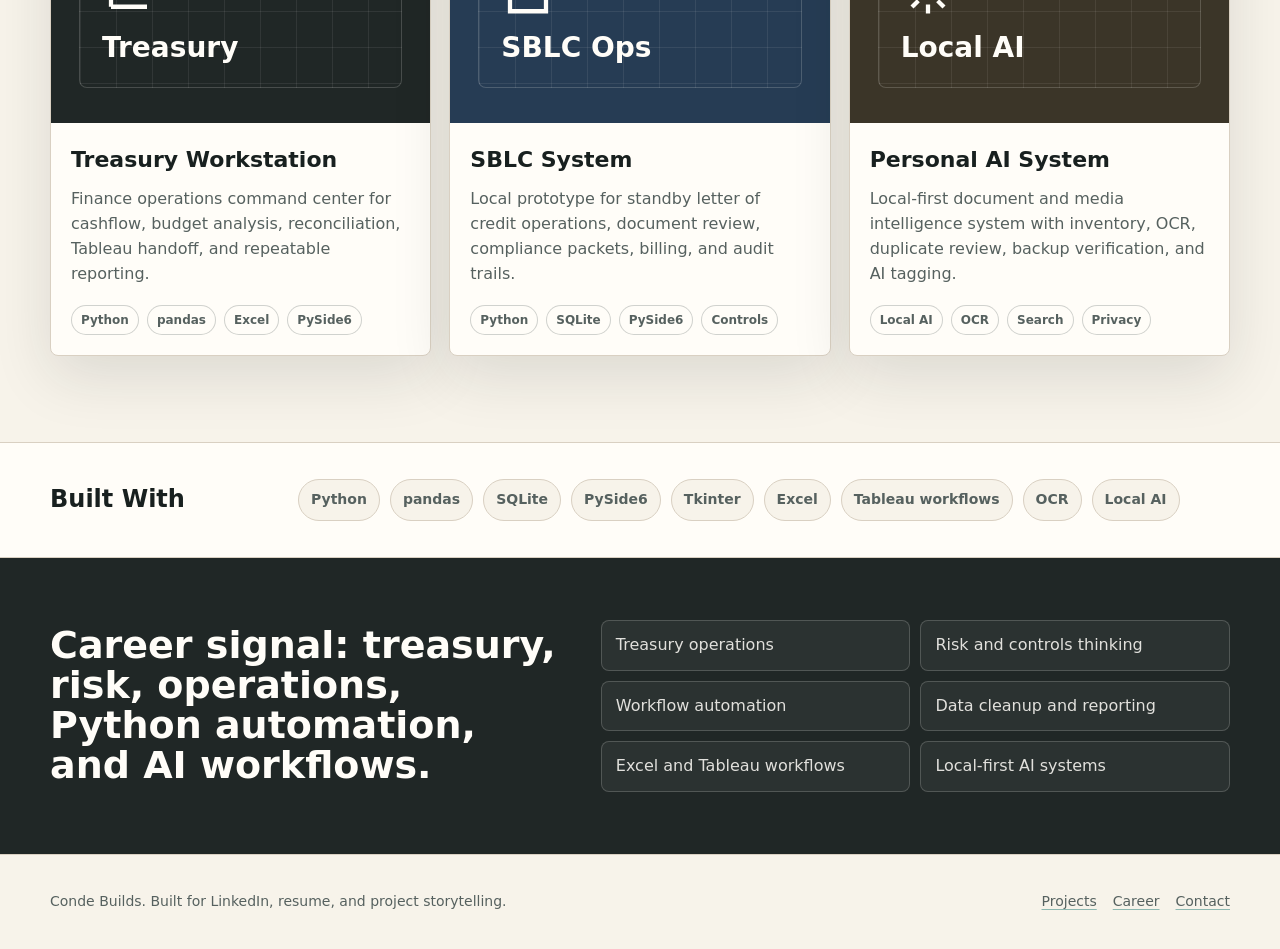
==== commit 40a7adef: "Refresh screenshots and add Spanish toggle" ====
--- a/index.html
+++ b/index.html
@@ -209,5 +209,6 @@
         </div>
       </div>
     </footer>
+    <script src="assets/site.js" defer></script>
   </body>
 </html>
--- a/assets/styles.css
+++ b/assets/styles.css
@@ -162,6 +162,23 @@
   color: var(--ink);
 }
 
+.language-toggle {
+  min-height: 32px;
+  border: 1px solid var(--line);
+  border-radius: 8px;
+  padding: 6px 10px;
+  background: var(--surface);
+  color: var(--ink);
+  font: inherit;
+  font-size: 13px;
+  font-weight: 800;
+  cursor: pointer;
+}
+
+.language-toggle:hover {
+  border-color: var(--teal);
+}
+
 .section,
 .content-section {
   width: min(1180px, calc(100% - 40px));
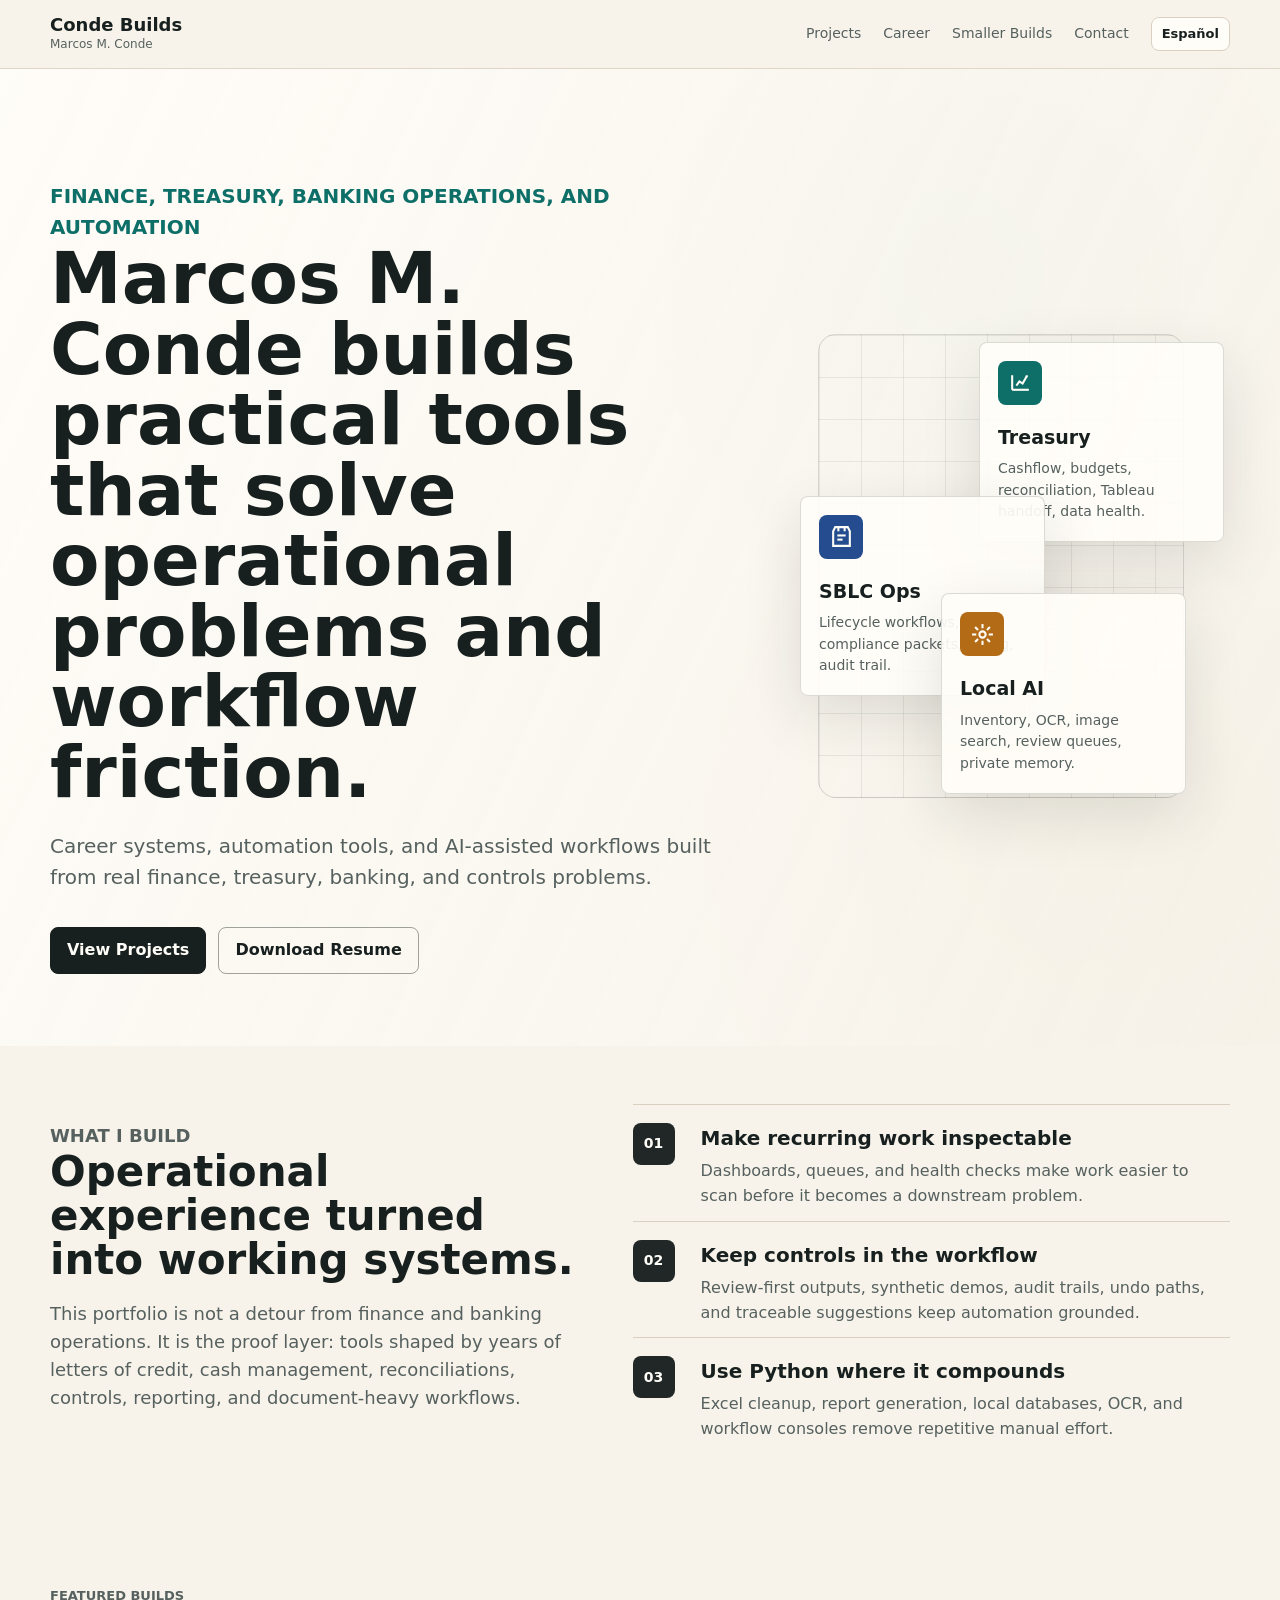
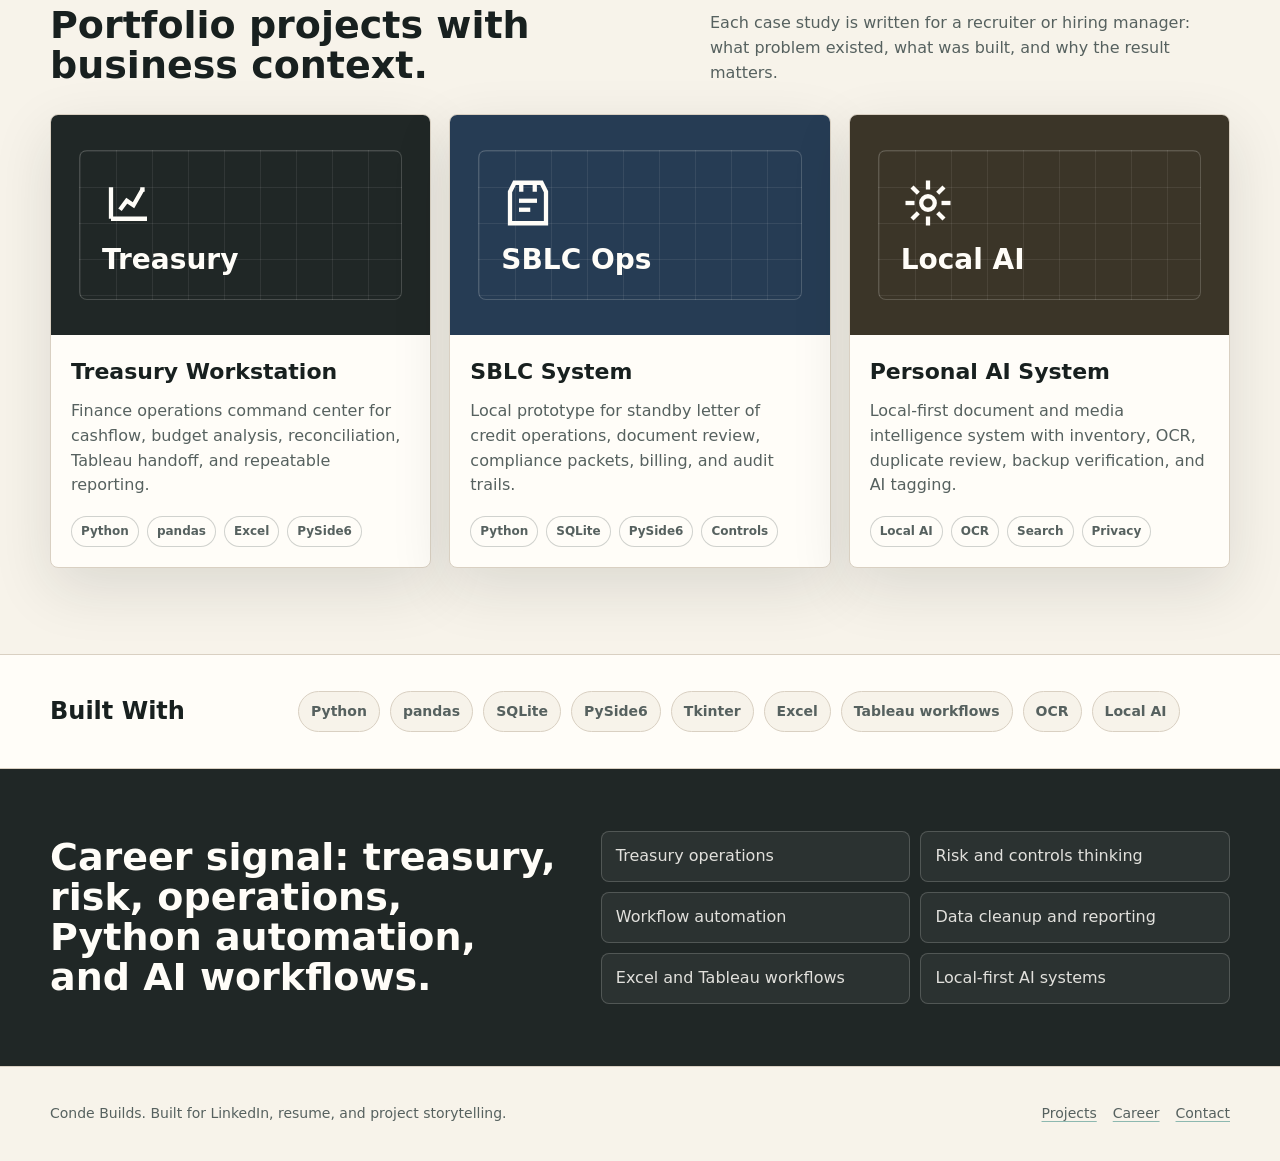
==== commit 2396722e: "Polish screenshots and Spanish toggle" ====
--- a/index.html
+++ b/index.html
@@ -34,7 +34,7 @@
         <div class="hero-inner">
           <div>
             <p class="eyebrow">Finance, treasury, banking operations, and automation</p>
-            <h1>Marcos M. Conde builds tools from real operational pressure.</h1>
+            <h1>Marcos M. Conde builds practical tools that solve operational problems and workflow friction.</h1>
             <p>Career systems, automation tools, and AI-assisted workflows built from real finance, treasury, banking, and controls problems.</p>
             <div class="hero-actions">
               <a class="button" href="projects/index.html">View Projects</a>
--- a/assets/styles.css
+++ b/assets/styles.css
@@ -823,6 +823,31 @@
   min-height: 150px;
 }
 
+.system-card {
+  display: grid;
+  gap: 12px;
+  padding: 0;
+  overflow: hidden;
+}
+
+.system-card img {
+  width: 100%;
+  aspect-ratio: 16 / 9;
+  object-fit: cover;
+  object-position: top left;
+  border-bottom: 1px solid var(--line);
+}
+
+.system-card h3,
+.system-card p {
+  margin-left: 20px;
+  margin-right: 20px;
+}
+
+.system-card p {
+  margin-bottom: 20px;
+}
+
 @media (max-width: 860px) {
   .nav {
     min-height: auto;
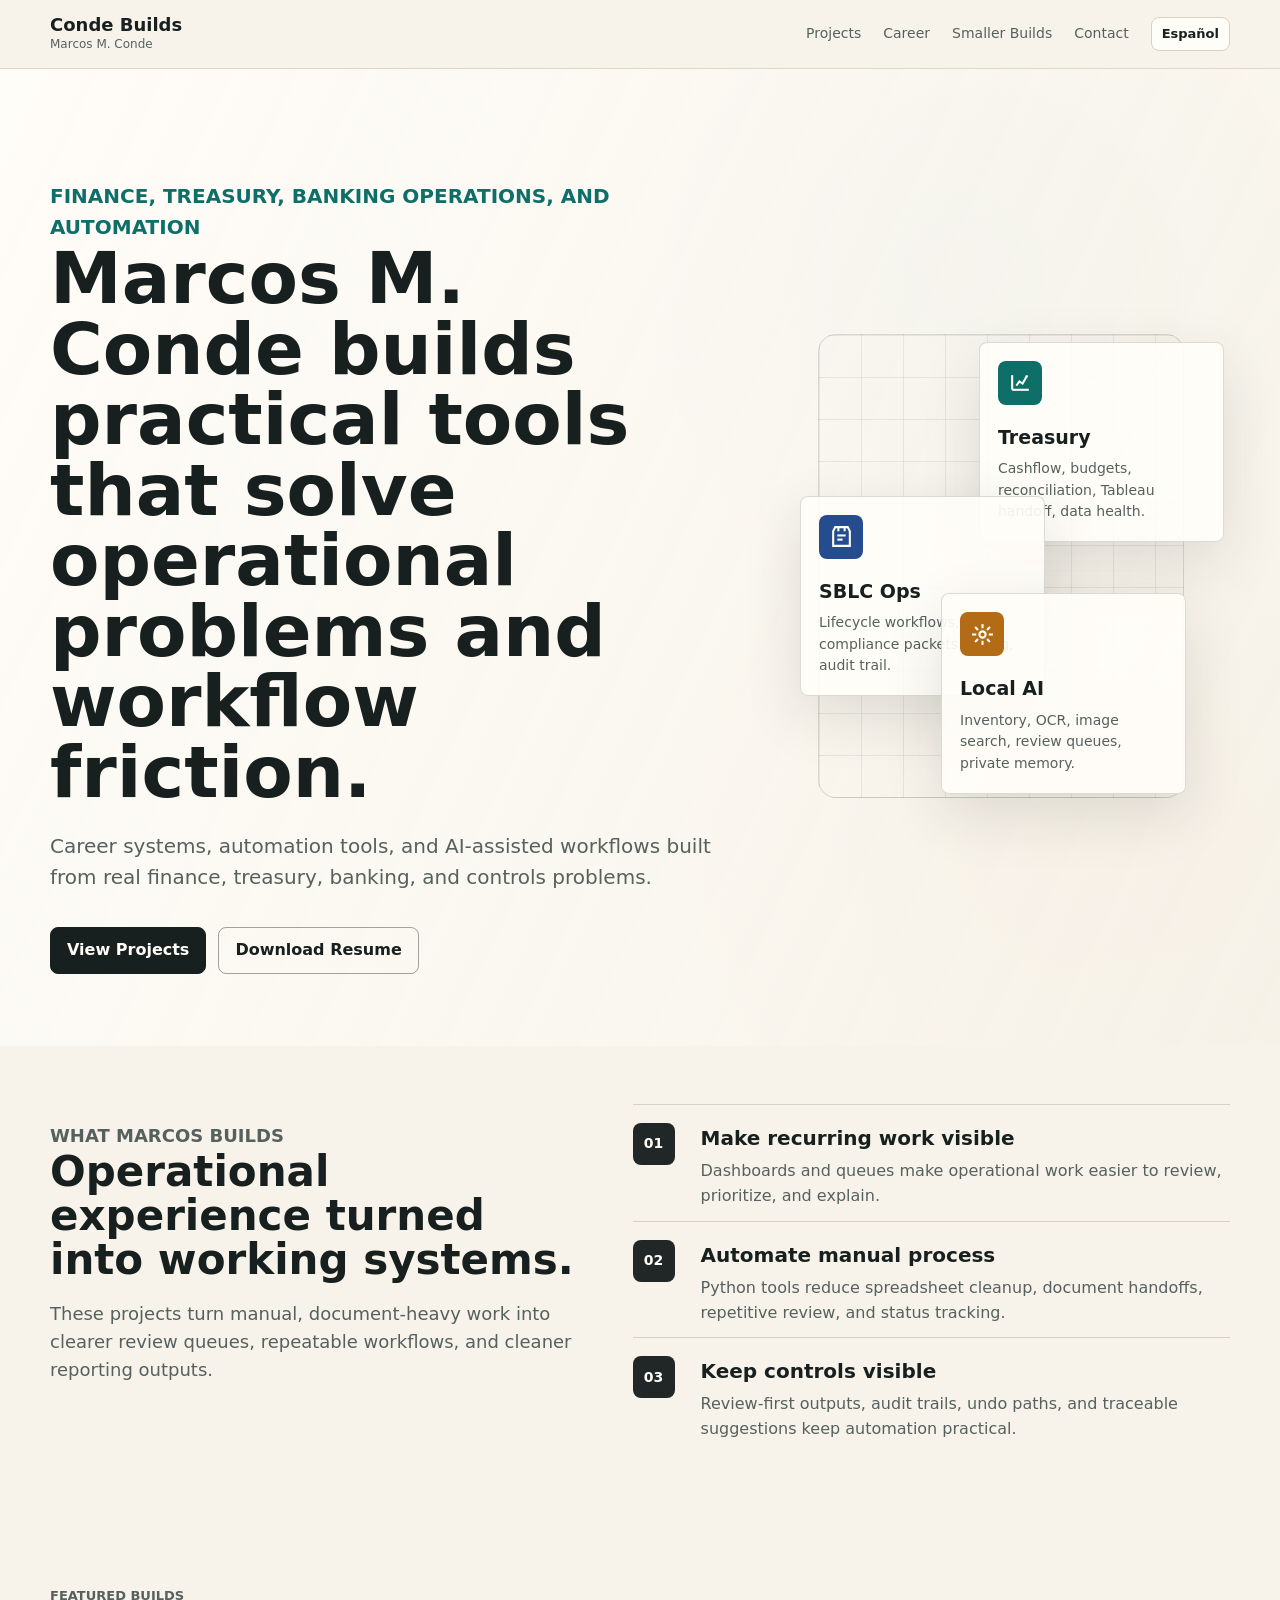
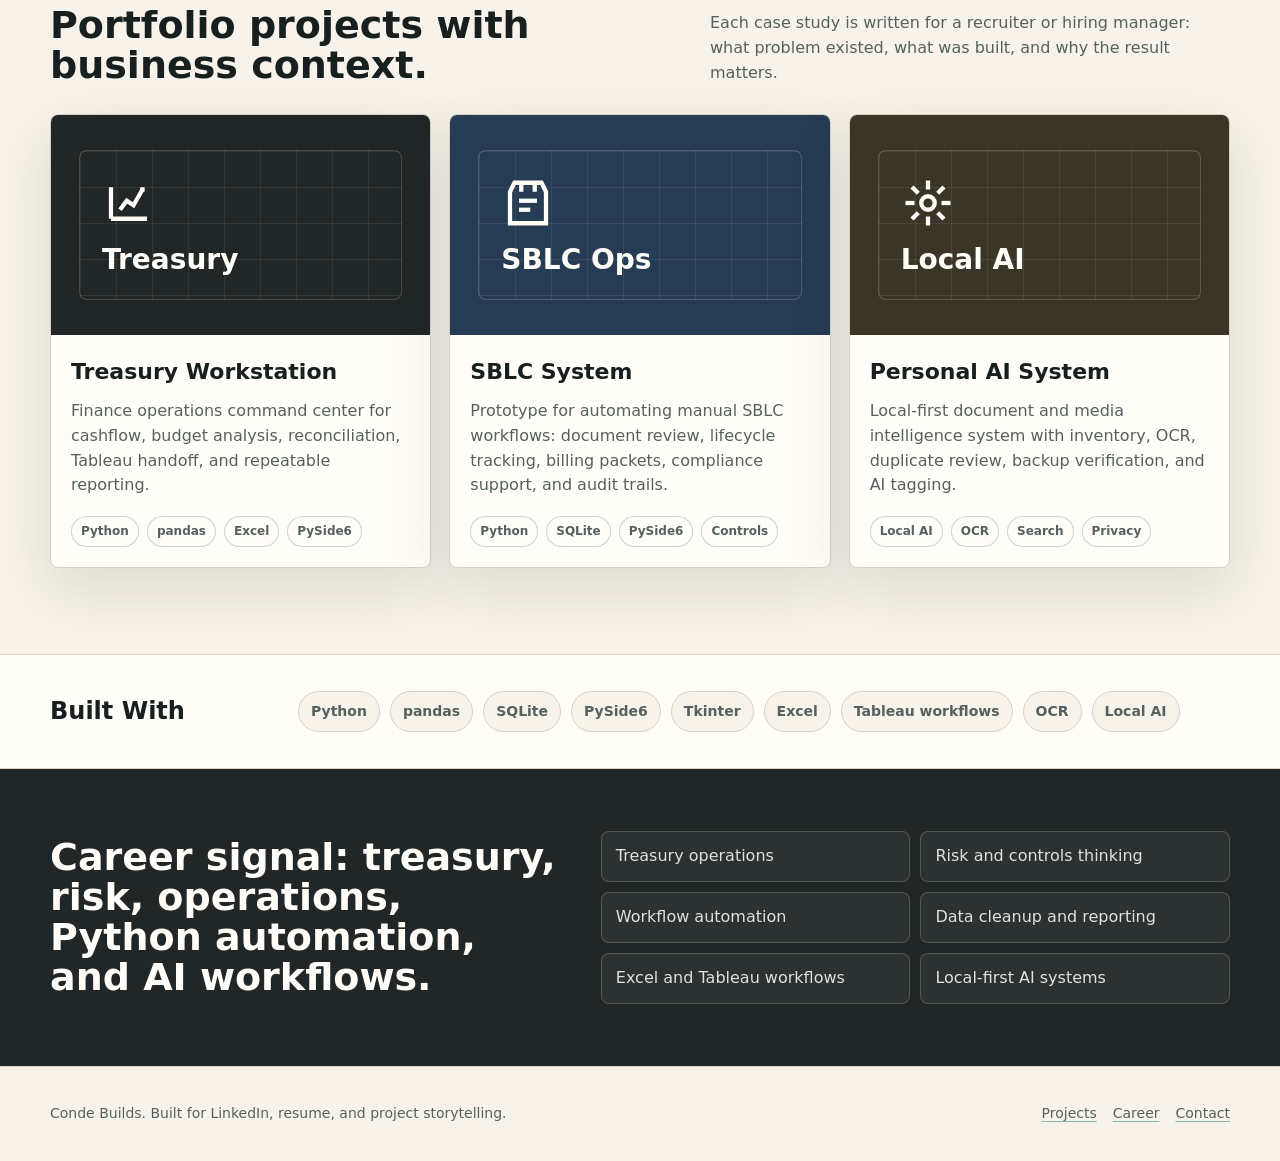
==== commit b51ef128: "Tighten third-person portfolio copy" ====
--- a/index.html
+++ b/index.html
@@ -70,30 +70,30 @@
       <section class="section compact">
         <div class="bridge-grid">
           <div class="bridge-copy">
-            <p class="eyebrow">What I build</p>
+            <p class="eyebrow">What Marcos builds</p>
             <h2>Operational experience turned into working systems.</h2>
-            <p>This portfolio is not a detour from finance and banking operations. It is the proof layer: tools shaped by years of letters of credit, cash management, reconciliations, controls, reporting, and document-heavy workflows.</p>
+            <p>These projects turn manual, document-heavy work into clearer review queues, repeatable workflows, and cleaner reporting outputs.</p>
           </div>
           <div class="bridge-points">
             <article class="bridge-point">
               <strong>01</strong>
               <div>
-                <h3>Make recurring work inspectable</h3>
-                <p>Dashboards, queues, and health checks make work easier to scan before it becomes a downstream problem.</p>
+                <h3>Make recurring work visible</h3>
+                <p>Dashboards and queues make operational work easier to review, prioritize, and explain.</p>
               </div>
             </article>
             <article class="bridge-point">
               <strong>02</strong>
               <div>
-                <h3>Keep controls in the workflow</h3>
-                <p>Review-first outputs, synthetic demos, audit trails, undo paths, and traceable suggestions keep automation grounded.</p>
+                <h3>Automate manual process</h3>
+                <p>Python tools reduce spreadsheet cleanup, document handoffs, repetitive review, and status tracking.</p>
               </div>
             </article>
             <article class="bridge-point">
               <strong>03</strong>
               <div>
-                <h3>Use Python where it compounds</h3>
-                <p>Excel cleanup, report generation, local databases, OCR, and workflow consoles remove repetitive manual effort.</p>
+                <h3>Keep controls visible</h3>
+                <p>Review-first outputs, audit trails, undo paths, and traceable suggestions keep automation practical.</p>
               </div>
             </article>
           </div>
@@ -136,7 +136,7 @@
             </div>
             <div class="project-card-body">
               <h3>SBLC System</h3>
-              <p>Local prototype for standby letter of credit operations, document review, compliance packets, billing, and audit trails.</p>
+              <p>Prototype for automating manual SBLC workflows: document review, lifecycle tracking, billing packets, compliance support, and audit trails.</p>
               <div class="tag-row">
                 <span class="tag">Python</span>
                 <span class="tag">SQLite</span>
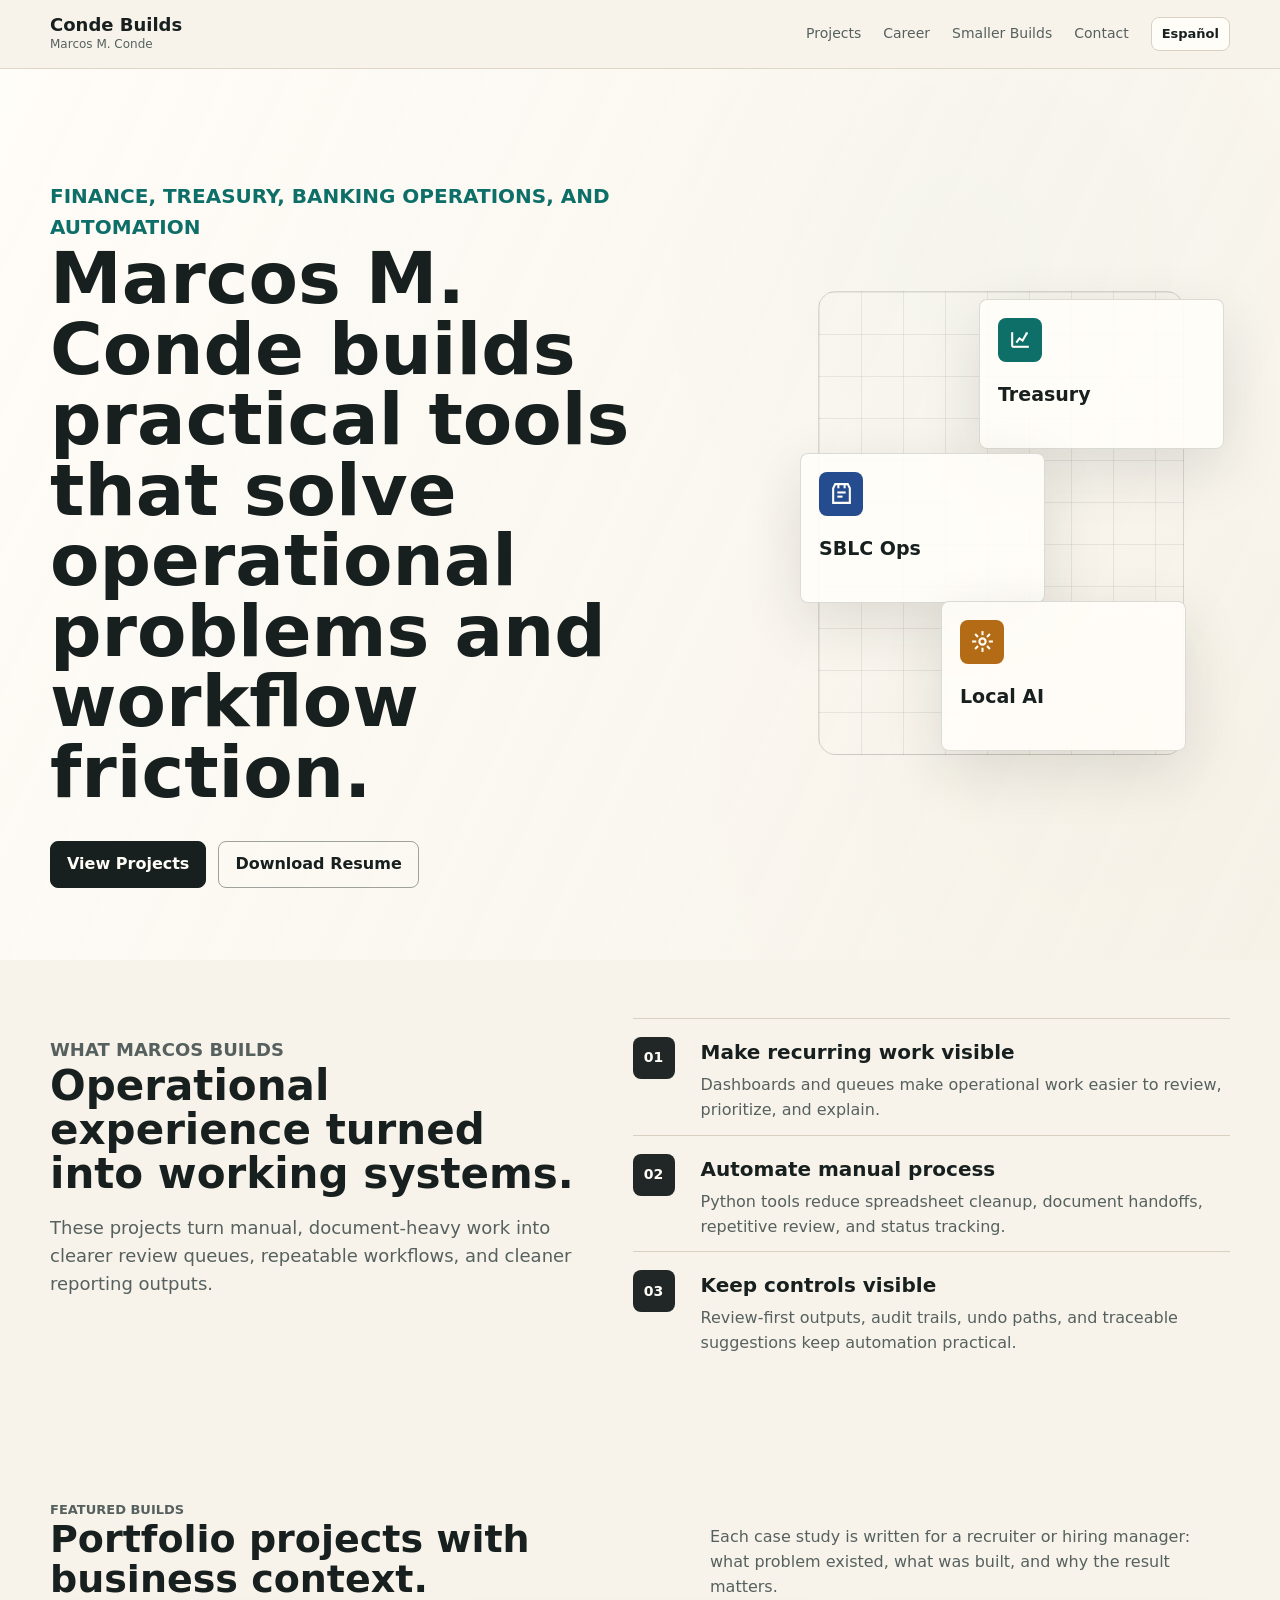
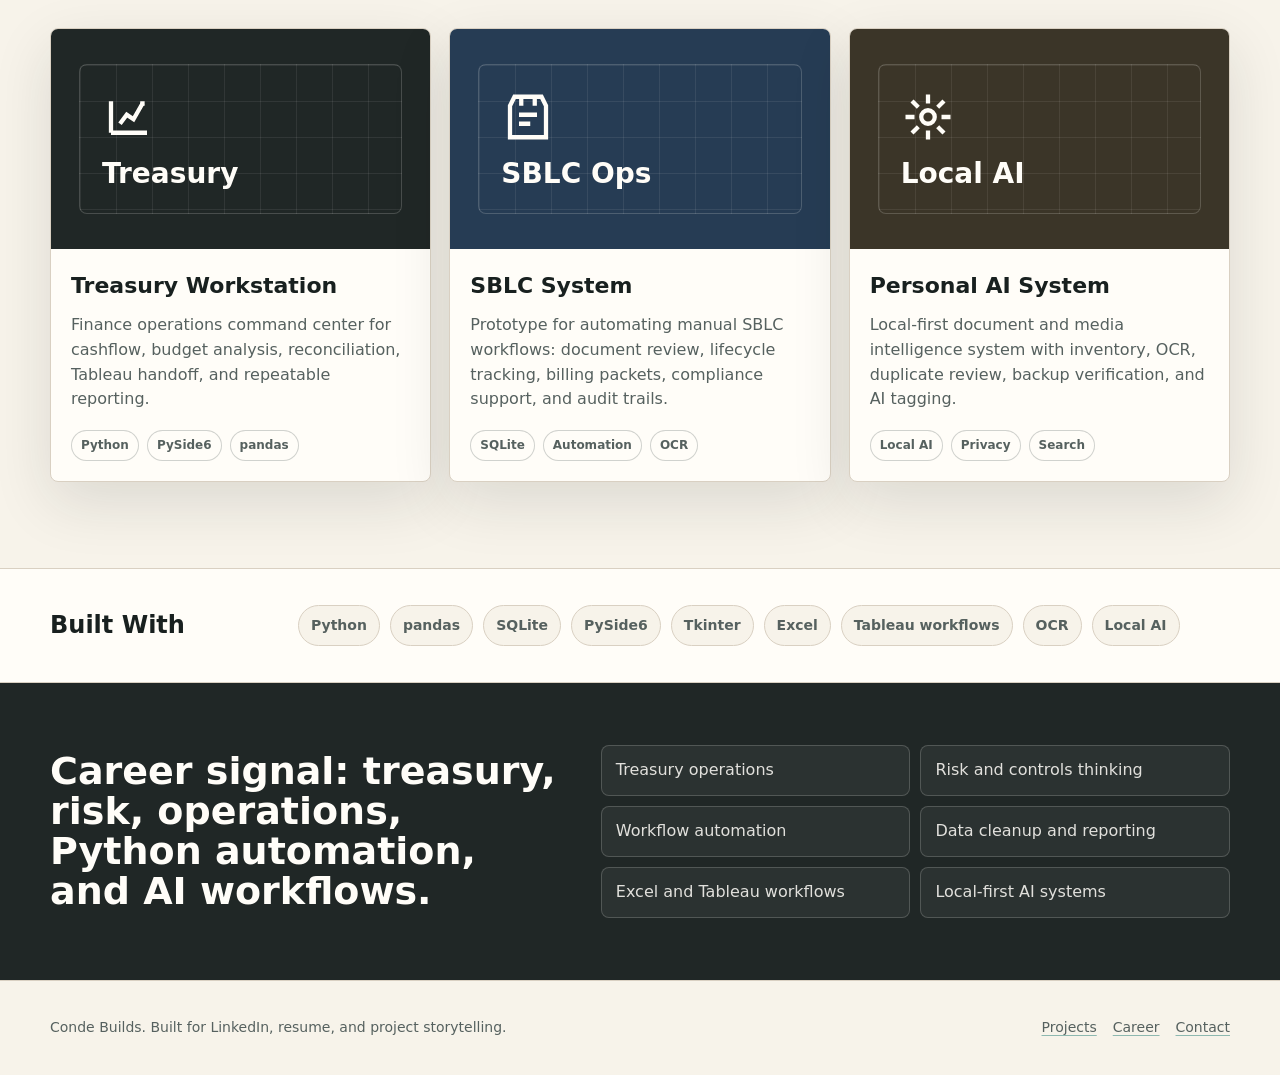
==== commit 20be7545: "Simplify landing page project signals" ====
--- a/index.html
+++ b/index.html
@@ -35,7 +35,6 @@
           <div>
             <p class="eyebrow">Finance, treasury, banking operations, and automation</p>
             <h1>Marcos M. Conde builds practical tools that solve operational problems and workflow friction.</h1>
-            <p>Career systems, automation tools, and AI-assisted workflows built from real finance, treasury, banking, and controls problems.</p>
             <div class="hero-actions">
               <a class="button" href="projects/index.html">View Projects</a>
               <a class="button secondary" href="assets/resume/Marcos-Conde-Resume.pdf">Download Resume</a>
@@ -47,21 +46,18 @@
                 <svg viewBox="0 0 24 24"><path d="M4 19V5"/><path d="M4 19h16"/><path d="M8 15l3-4 3 2 4-7"/><path d="M17 6h1v1"/></svg>
               </span>
               <h2>Treasury</h2>
-              <p>Cashflow, budgets, reconciliation, Tableau handoff, data health.</p>
             </article>
             <article class="glyph-card">
               <span class="glyph-icon" aria-hidden="true">
                 <svg viewBox="0 0 24 24"><path d="M6 3h12l2 4v14H4V7z"/><path d="M8 11h8"/><path d="M8 15h5"/><path d="M9 3v4"/><path d="M15 3v4"/></svg>
               </span>
               <h2>SBLC Ops</h2>
-              <p>Lifecycle workflows, compliance packets, billing, audit trail.</p>
             </article>
             <article class="glyph-card">
               <span class="glyph-icon" aria-hidden="true">
                 <svg viewBox="0 0 24 24"><circle cx="12" cy="12" r="3"/><path d="M12 2v4"/><path d="M12 18v4"/><path d="M2 12h4"/><path d="M18 12h4"/><path d="M4.9 4.9l2.8 2.8"/><path d="M16.3 16.3l2.8 2.8"/><path d="M19.1 4.9l-2.8 2.8"/><path d="M7.7 16.3l-2.8 2.8"/></svg>
               </span>
               <h2>Local AI</h2>
-              <p>Inventory, OCR, image search, review queues, private memory.</p>
             </article>
           </div>
         </div>
@@ -121,9 +117,8 @@
               <p>Finance operations command center for cashflow, budget analysis, reconciliation, Tableau handoff, and repeatable reporting.</p>
               <div class="tag-row">
                 <span class="tag">Python</span>
+                <span class="tag">PySide6</span>
                 <span class="tag">pandas</span>
-                <span class="tag">Excel</span>
-                <span class="tag">PySide6</span>
               </div>
             </div>
           </a>
@@ -138,10 +133,9 @@
               <h3>SBLC System</h3>
               <p>Prototype for automating manual SBLC workflows: document review, lifecycle tracking, billing packets, compliance support, and audit trails.</p>
               <div class="tag-row">
-                <span class="tag">Python</span>
                 <span class="tag">SQLite</span>
-                <span class="tag">PySide6</span>
-                <span class="tag">Controls</span>
+                <span class="tag">Automation</span>
+                <span class="tag">OCR</span>
               </div>
             </div>
           </a>
@@ -157,9 +151,8 @@
               <p>Local-first document and media intelligence system with inventory, OCR, duplicate review, backup verification, and AI tagging.</p>
               <div class="tag-row">
                 <span class="tag">Local AI</span>
-                <span class="tag">OCR</span>
+                <span class="tag">Privacy</span>
                 <span class="tag">Search</span>
-                <span class="tag">Privacy</span>
               </div>
             </div>
           </a>
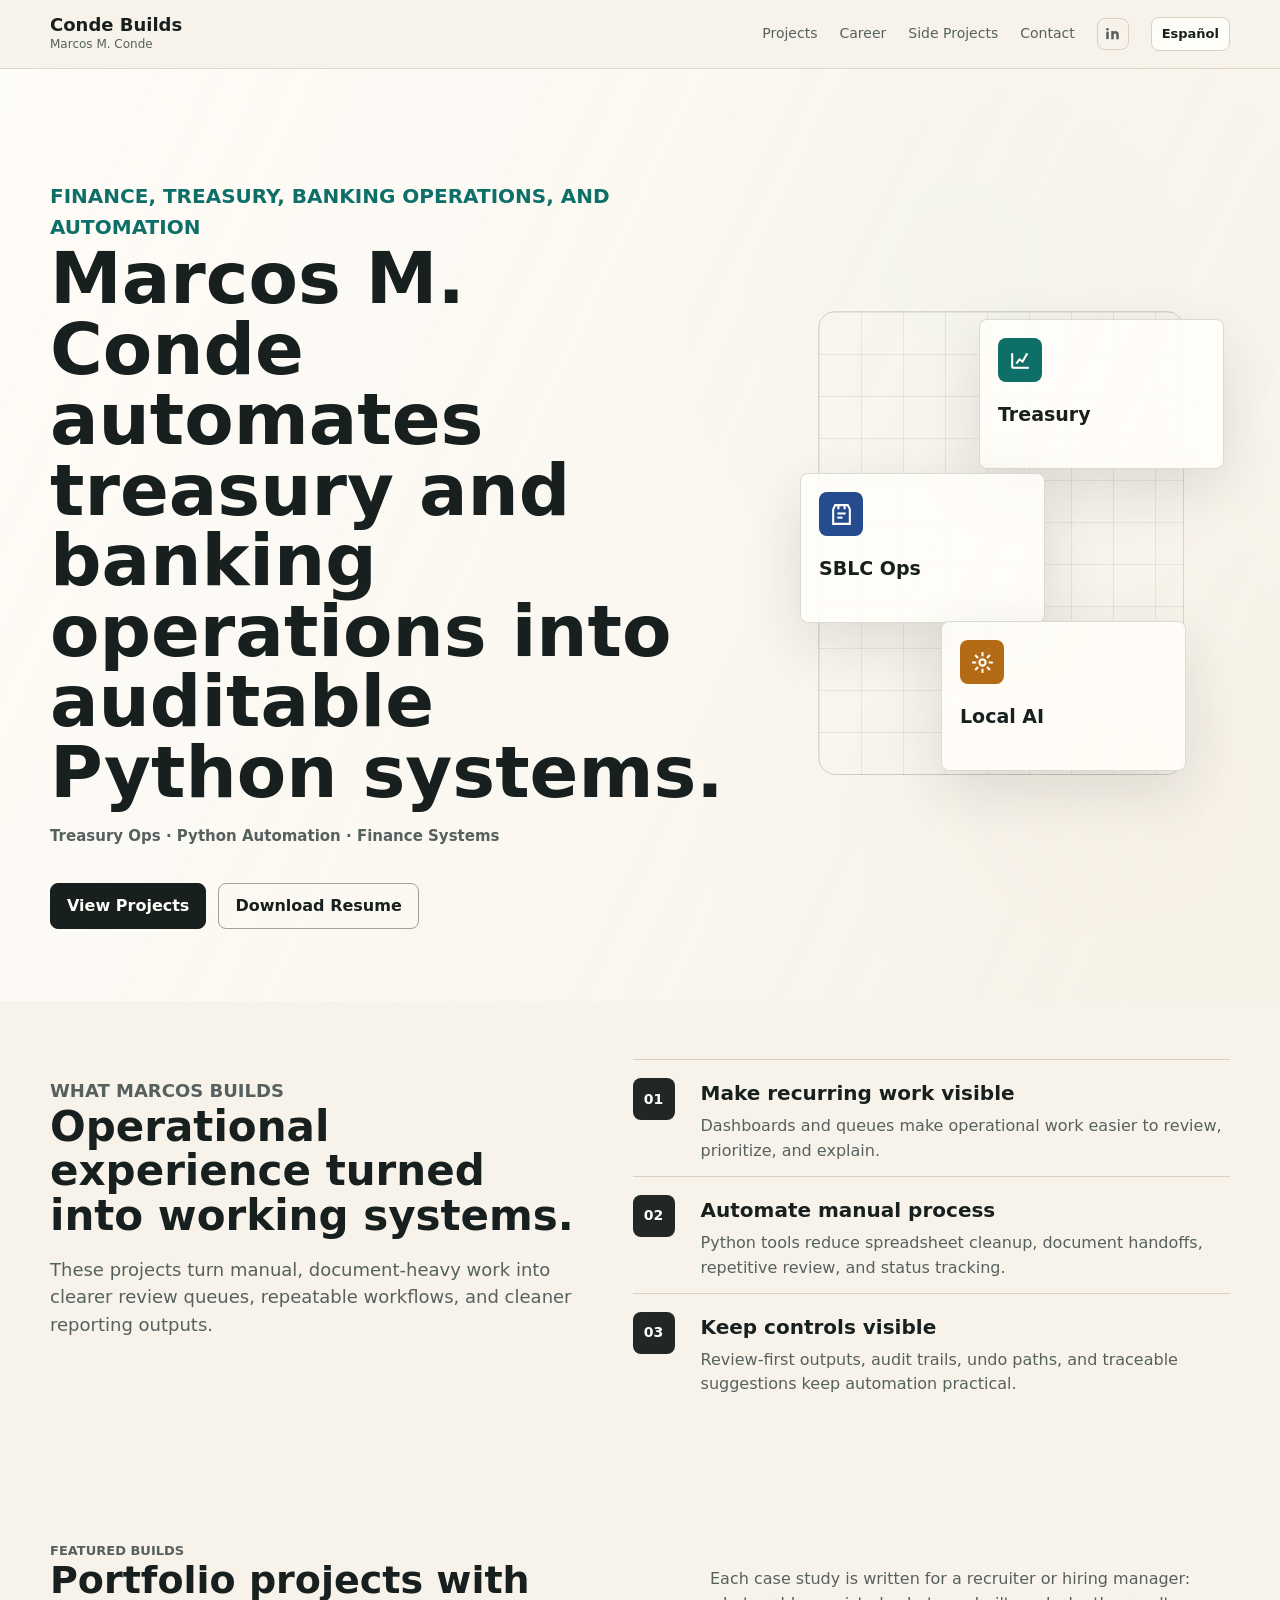
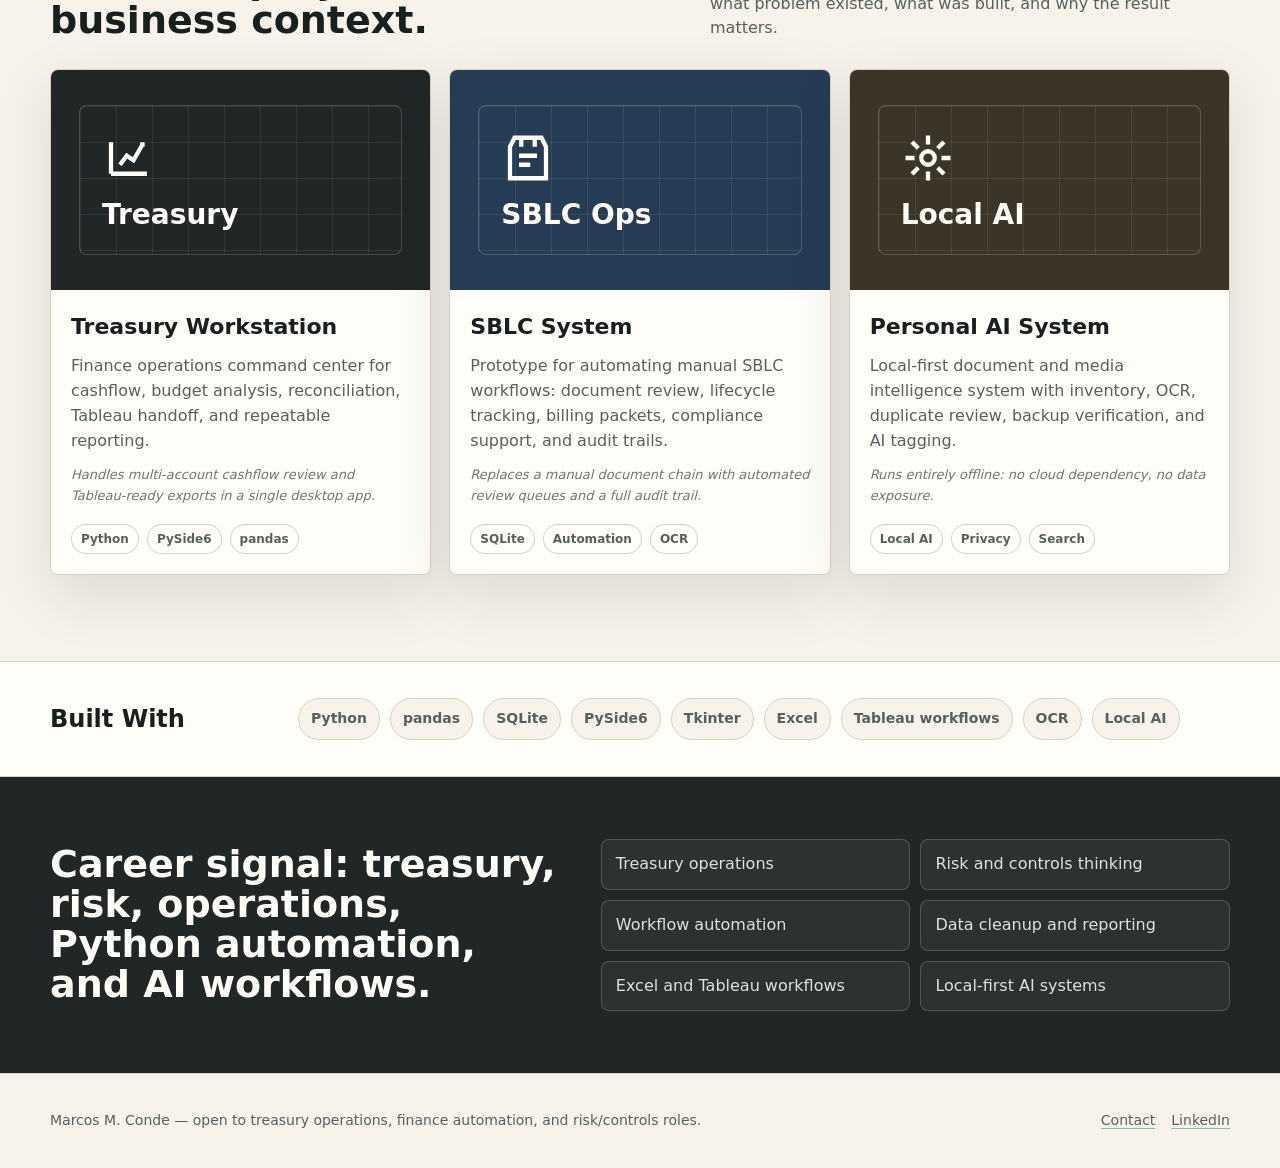
==== commit c7d7437c: "Sharpen portfolio role signals" ====
--- a/index.html
+++ b/index.html
@@ -4,7 +4,7 @@
     <meta charset="utf-8">
     <meta name="viewport" content="width=device-width, initial-scale=1">
     <title>Conde Builds | Marcos M. Conde</title>
-    <meta name="description" content="Career systems, automation tools, and AI-assisted workflows built from real operational problems.">
+    <meta name="description" content="Treasury and banking operations automation, Python systems, and control-aware finance workflows by Marcos M. Conde.">
     <meta property="og:title" content="Conde Builds">
     <meta property="og:description" content="Python automation, treasury systems, AI-assisted workflows, and operational prototypes by Marcos M. Conde.">
     <meta property="og:type" content="website">
@@ -23,8 +23,11 @@
         <div class="nav-links">
           <a href="projects/index.html">Projects</a>
           <a href="career.html">Career</a>
-          <a href="experiments.html">Smaller Builds</a>
+          <a href="experiments.html">Side Projects</a>
           <a href="contact.html">Contact</a>
+          <a class="nav-icon-link" href="https://www.linkedin.com/in/marcos-conde-21694651" aria-label="Marcos M. Conde on LinkedIn">
+            <svg viewBox="0 0 24 24" aria-hidden="true"><path d="M16 8a6 6 0 0 1 6 6v7h-4v-7a2 2 0 0 0-4 0v7h-4v-13h4v2a4 4 0 0 1 2-2z"/><path d="M2 9h4v12H2z"/><path d="M4 3a2 2 0 1 1 0 4 2 2 0 0 1 0-4z"/></svg>
+          </a>
         </div>
       </nav>
     </header>
@@ -34,7 +37,8 @@
         <div class="hero-inner">
           <div>
             <p class="eyebrow">Finance, treasury, banking operations, and automation</p>
-            <h1>Marcos M. Conde builds practical tools that solve operational problems and workflow friction.</h1>
+            <h1>Marcos M. Conde automates treasury and banking operations into auditable Python systems.</h1>
+            <p class="role-signal">Treasury Ops · Python Automation · Finance Systems</p>
             <div class="hero-actions">
               <a class="button" href="projects/index.html">View Projects</a>
               <a class="button secondary" href="assets/resume/Marcos-Conde-Resume.pdf">Download Resume</a>
@@ -115,6 +119,7 @@
             <div class="project-card-body">
               <h3>Treasury Workstation</h3>
               <p>Finance operations command center for cashflow, budget analysis, reconciliation, Tableau handoff, and repeatable reporting.</p>
+              <p class="project-context">Handles multi-account cashflow review and Tableau-ready exports in a single desktop app.</p>
               <div class="tag-row">
                 <span class="tag">Python</span>
                 <span class="tag">PySide6</span>
@@ -132,6 +137,7 @@
             <div class="project-card-body">
               <h3>SBLC System</h3>
               <p>Prototype for automating manual SBLC workflows: document review, lifecycle tracking, billing packets, compliance support, and audit trails.</p>
+              <p class="project-context">Replaces a manual document chain with automated review queues and a full audit trail.</p>
               <div class="tag-row">
                 <span class="tag">SQLite</span>
                 <span class="tag">Automation</span>
@@ -149,6 +155,7 @@
             <div class="project-card-body">
               <h3>Personal AI System</h3>
               <p>Local-first document and media intelligence system with inventory, OCR, duplicate review, backup verification, and AI tagging.</p>
+              <p class="project-context">Runs entirely offline: no cloud dependency, no data exposure.</p>
               <div class="tag-row">
                 <span class="tag">Local AI</span>
                 <span class="tag">Privacy</span>
@@ -194,11 +201,10 @@
 
     <footer class="footer">
       <div class="footer-inner">
-        <span>Conde Builds. Built for LinkedIn, resume, and project storytelling.</span>
+        <span>Marcos M. Conde — open to treasury operations, finance automation, and risk/controls roles.</span>
         <div class="footer-links">
-          <a href="projects/index.html">Projects</a>
-          <a href="career.html">Career</a>
-          <a href="contact.html">Contact</a>
+          <a href="/contact">Contact</a>
+          <a href="https://www.linkedin.com/in/marcos-conde-21694651">LinkedIn</a>
         </div>
       </div>
     </footer>
--- a/assets/styles.css
+++ b/assets/styles.css
@@ -162,6 +162,27 @@
   color: var(--ink);
 }
 
+.nav-icon-link {
+  width: 32px;
+  height: 32px;
+  display: inline-grid;
+  place-items: center;
+  border: 1px solid var(--line);
+  border-radius: 8px;
+  color: var(--muted);
+}
+
+.nav-icon-link:hover {
+  border-color: var(--teal);
+  color: var(--ink);
+}
+
+.nav-icon-link svg {
+  width: 15px;
+  height: 15px;
+  fill: currentColor;
+}
+
 .language-toggle {
   min-height: 32px;
   border: 1px solid var(--line);
@@ -238,6 +259,13 @@
 
 .hero p {
   color: var(--muted);
+}
+
+.hero .role-signal {
+  margin-top: 18px;
+  color: var(--muted);
+  font-size: 15px;
+  font-weight: 700;
 }
 
 .hero-visual {
@@ -536,6 +564,13 @@
   color: var(--muted);
 }
 
+.project-card .project-context {
+  margin-top: 12px;
+  color: rgba(86, 97, 95, 0.86);
+  font-size: 13px;
+  font-style: italic;
+}
+
 .tag-row {
   display: flex;
   flex-wrap: wrap;
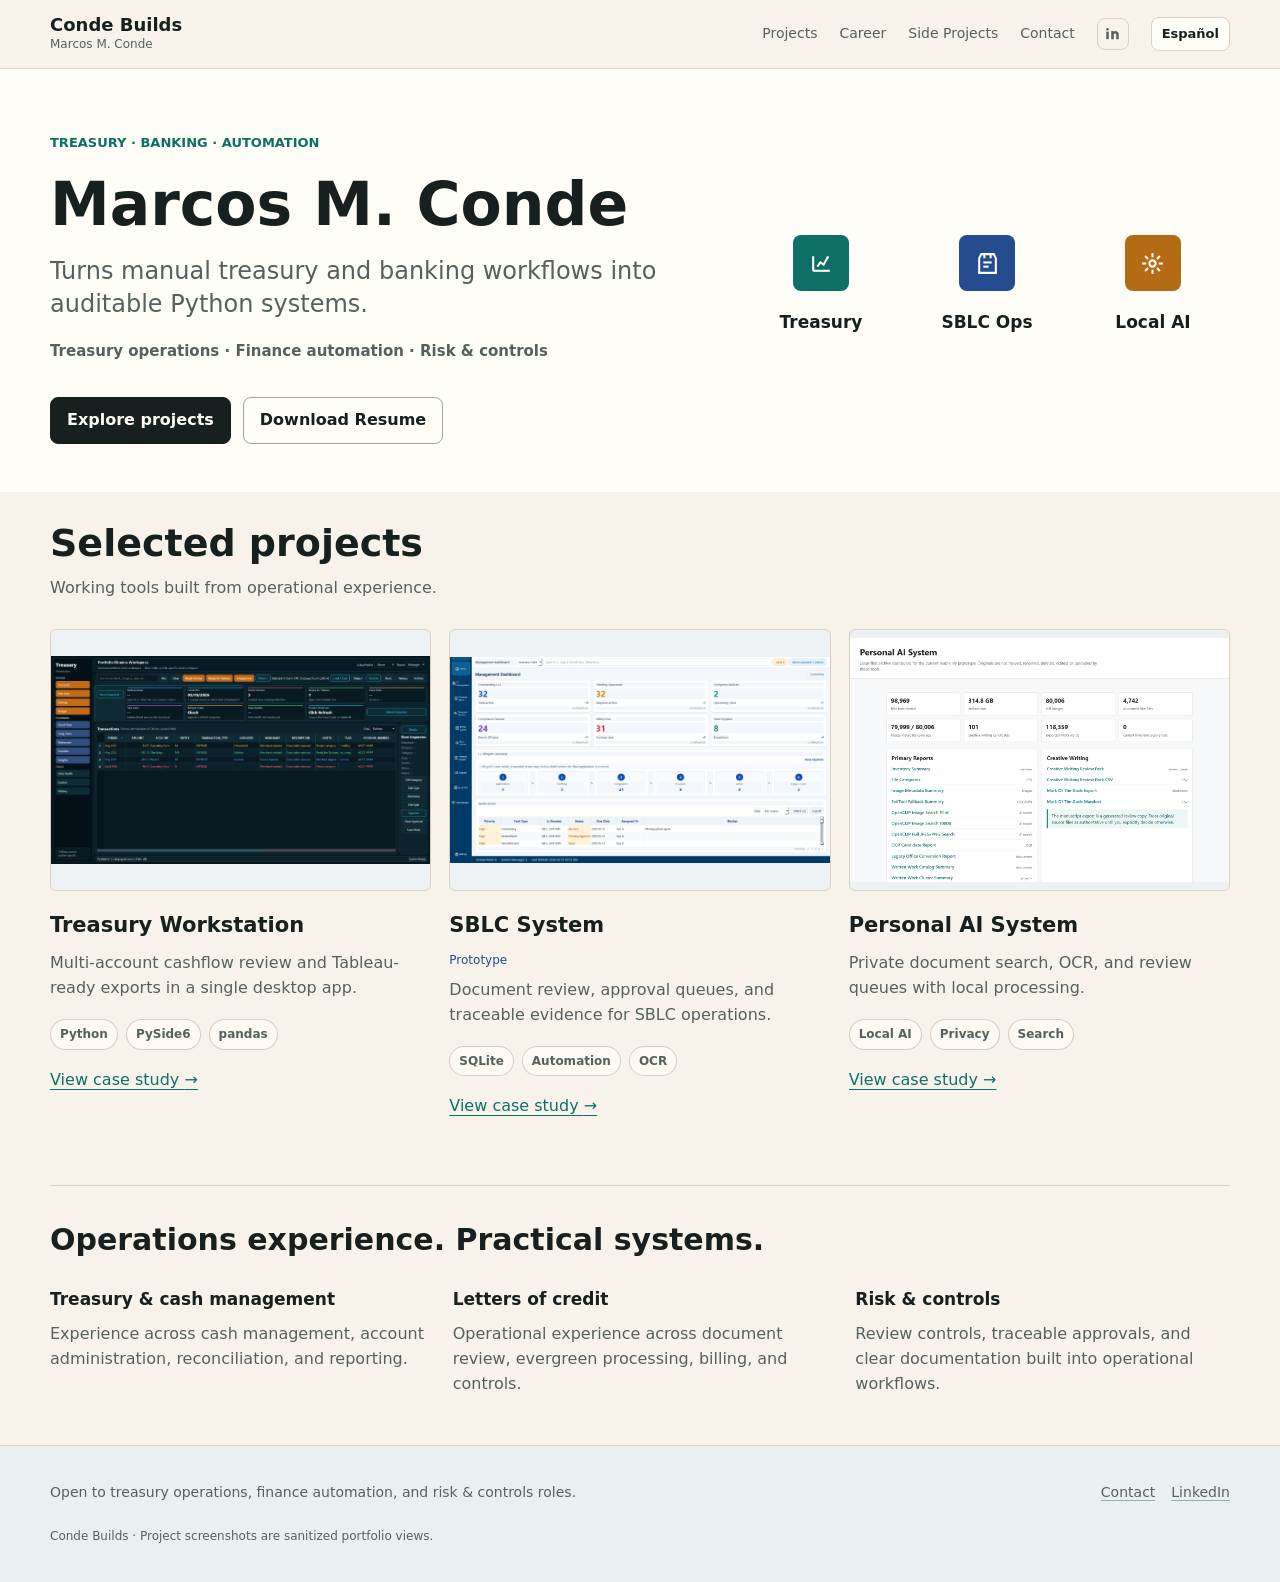
==== commit 1178439b: "Refresh portfolio homepage with project previews and concise career focus" ====
--- a/index.html
+++ b/index.html
@@ -13,7 +13,8 @@
     <meta name="twitter:card" content="summary_large_image">
     <link rel="stylesheet" href="assets/styles.css">
   </head>
-  <body>
+  <body class="home-refresh">
+    <a class="skip-link" href="#main">Skip to content</a>
     <header class="site-header">
       <nav class="nav" aria-label="Primary navigation">
         <a class="brand" href="index.html">
@@ -32,15 +33,16 @@
       </nav>
     </header>
 
-    <main>
+    <main id="main">
       <section class="hero">
         <div class="hero-inner">
           <div>
-            <p class="eyebrow">Finance, treasury, banking operations, and automation</p>
-            <h1>Marcos M. Conde automates treasury and banking operations into auditable Python systems.</h1>
-            <p class="role-signal">Treasury Ops · Python Automation · Finance Systems</p>
+            <p class="eyebrow">Treasury · Banking · Automation</p>
+            <h1>Marcos M. Conde</h1>
+            <p class="hero-summary">Turns manual treasury and banking workflows into auditable Python systems.</p>
+            <p class="role-signal">Treasury operations · Finance automation · Risk &amp; controls</p>
             <div class="hero-actions">
-              <a class="button" href="projects/index.html">View Projects</a>
+              <a class="button" href="#projects">Explore projects</a>
               <a class="button secondary" href="assets/resume/Marcos-Conde-Resume.pdf">Download Resume</a>
             </div>
           </div>
@@ -67,133 +69,64 @@
         </div>
       </section>
 
-      <section class="section compact">
-        <div class="bridge-grid">
-          <div class="bridge-copy">
-            <p class="eyebrow">What Marcos builds</p>
-            <h2>Operational experience turned into working systems.</h2>
-            <p>These projects turn manual, document-heavy work into clearer review queues, repeatable workflows, and cleaner reporting outputs.</p>
-          </div>
-          <div class="bridge-points">
-            <article class="bridge-point">
-              <strong>01</strong>
-              <div>
-                <h3>Make recurring work visible</h3>
-                <p>Dashboards and queues make operational work easier to review, prioritize, and explain.</p>
-              </div>
-            </article>
-            <article class="bridge-point">
-              <strong>02</strong>
-              <div>
-                <h3>Automate manual process</h3>
-                <p>Python tools reduce spreadsheet cleanup, document handoffs, repetitive review, and status tracking.</p>
-              </div>
-            </article>
-            <article class="bridge-point">
-              <strong>03</strong>
-              <div>
-                <h3>Keep controls visible</h3>
-                <p>Review-first outputs, audit trails, undo paths, and traceable suggestions keep automation practical.</p>
-              </div>
-            </article>
-          </div>
-        </div>
-      </section>
-
       <section class="section" id="projects">
         <div class="section-header">
           <div>
-            <p class="eyebrow">Featured builds</p>
-            <h2>Portfolio projects with business context.</h2>
+
+            <h2>Selected projects</h2>
           </div>
-          <p>Each case study is written for a recruiter or hiring manager: what problem existed, what was built, and why the result matters.</p>
+          <p>Working tools built from operational experience.</p>
         </div>
         <div class="project-grid">
           <a class="project-card" href="projects/treasury-workstation.html">
-            <div class="project-symbol" aria-hidden="true">
-              <div class="project-symbol-inner">
-                <svg viewBox="0 0 24 24"><path d="M4 19V5"/><path d="M4 19h16"/><path d="M8 15l3-4 3 2 4-7"/><path d="M17 6h1v1"/></svg>
-                <strong>Treasury</strong>
-              </div>
-            </div>
+            <img src="assets/img/treasury-main.png" alt="Treasury Workstation account and cashflow interface" width="1680" height="980" loading="lazy">
             <div class="project-card-body">
               <h3>Treasury Workstation</h3>
-              <p>Finance operations command center for cashflow, budget analysis, reconciliation, Tableau handoff, and repeatable reporting.</p>
-              <p class="project-context">Handles multi-account cashflow review and Tableau-ready exports in a single desktop app.</p>
+              <p>Multi-account cashflow review and Tableau-ready exports in a single desktop app.</p>
               <div class="tag-row">
                 <span class="tag">Python</span>
                 <span class="tag">PySide6</span>
                 <span class="tag">pandas</span>
               </div>
+              <span class="case-study-link">View case study <span aria-hidden="true">&rarr;</span></span>
             </div>
           </a>
           <a class="project-card" href="projects/sblc-system.html">
-            <div class="project-symbol" aria-hidden="true">
-              <div class="project-symbol-inner">
-                <svg viewBox="0 0 24 24"><path d="M6 3h12l2 4v14H4V7z"/><path d="M8 11h8"/><path d="M8 15h5"/><path d="M9 3v4"/><path d="M15 3v4"/></svg>
-                <strong>SBLC Ops</strong>
-              </div>
-            </div>
+            <img src="assets/img/sblc-command-center.png" alt="SBLC operations command center" width="1680" height="980" loading="lazy">
             <div class="project-card-body">
               <h3>SBLC System</h3>
-              <p>Prototype for automating manual SBLC workflows: document review, lifecycle tracking, billing packets, compliance support, and audit trails.</p>
-              <p class="project-context">Replaces a manual document chain with automated review queues and a full audit trail.</p>
+              <p class="project-status">Prototype</p>
+              <p>Document review, approval queues, and traceable evidence for SBLC operations.</p>
               <div class="tag-row">
                 <span class="tag">SQLite</span>
                 <span class="tag">Automation</span>
                 <span class="tag">OCR</span>
               </div>
+              <span class="case-study-link">View case study <span aria-hidden="true">&rarr;</span></span>
             </div>
           </a>
           <a class="project-card" href="projects/personal-ai-system.html">
-            <div class="project-symbol" aria-hidden="true">
-              <div class="project-symbol-inner">
-                <svg viewBox="0 0 24 24"><circle cx="12" cy="12" r="3"/><path d="M12 2v4"/><path d="M12 18v4"/><path d="M2 12h4"/><path d="M18 12h4"/><path d="M4.9 4.9l2.8 2.8"/><path d="M16.3 16.3l2.8 2.8"/><path d="M19.1 4.9l-2.8 2.8"/><path d="M7.7 16.3l-2.8 2.8"/></svg>
-                <strong>Local AI</strong>
-              </div>
-            </div>
+            <img src="assets/img/personal-ai-actual-overview.png" alt="Personal AI dashboard inventory and report overview" width="1680" height="980" loading="lazy">
             <div class="project-card-body">
               <h3>Personal AI System</h3>
-              <p>Local-first document and media intelligence system with inventory, OCR, duplicate review, backup verification, and AI tagging.</p>
-              <p class="project-context">Runs entirely offline: no cloud dependency, no data exposure.</p>
+              <p>Private document search, OCR, and review queues with local processing.</p>
               <div class="tag-row">
                 <span class="tag">Local AI</span>
                 <span class="tag">Privacy</span>
                 <span class="tag">Search</span>
               </div>
+              <span class="case-study-link">View case study <span aria-hidden="true">&rarr;</span></span>
             </div>
           </a>
         </div>
       </section>
 
-      <section class="tool-strip" aria-label="Built with">
-        <div class="tool-strip-inner">
-          <h2>Built With</h2>
-          <div class="tool-list">
-            <span>Python</span>
-            <span>pandas</span>
-            <span>SQLite</span>
-            <span>PySide6</span>
-            <span>Tkinter</span>
-            <span>Excel</span>
-            <span>Tableau workflows</span>
-            <span>OCR</span>
-            <span>Local AI</span>
-          </div>
-        </div>
-      </section>
-
-      <section class="signal-band">
-        <div class="signal-grid">
-          <h2>Career signal: treasury, risk, operations, Python automation, and AI workflows.</h2>
-          <div class="signal-list" aria-label="Career capabilities">
-            <span>Treasury operations</span>
-            <span>Risk and controls thinking</span>
-            <span>Workflow automation</span>
-            <span>Data cleanup and reporting</span>
-            <span>Excel and Tableau workflows</span>
-            <span>Local-first AI systems</span>
-          </div>
+      <section class="section experience-section" aria-labelledby="experience-title">
+        <h2 id="experience-title">Operations experience. Practical systems.</h2>
+        <div class="experience-grid">
+          <article><h3>Treasury &amp; cash management</h3><p>Experience across cash management, account administration, reconciliation, and reporting.</p></article>
+          <article><h3>Letters of credit</h3><p>Operational experience across document review, evergreen processing, billing, and controls.</p></article>
+          <article><h3>Risk &amp; controls</h3><p>Review controls, traceable approvals, and clear documentation built into operational workflows.</p></article>
         </div>
       </section>
 
@@ -201,12 +134,13 @@
 
     <footer class="footer">
       <div class="footer-inner">
-        <span>Marcos M. Conde — open to treasury operations, finance automation, and risk/controls roles.</span>
+        <span>Open to treasury operations, finance automation, and risk &amp; controls roles.</span>
         <div class="footer-links">
           <a href="/contact">Contact</a>
           <a href="https://www.linkedin.com/in/marcos-conde-21694651">LinkedIn</a>
         </div>
       </div>
+      <p class="portfolio-note">Conde Builds · Project screenshots are sanitized portfolio views.</p>
     </footer>
     <script src="assets/site.js" defer></script>
   </body>
--- a/assets/styles.css
+++ b/assets/styles.css
@@ -1,3 +1,6 @@
+.skip-link { position: absolute; left: 20px; top: -80px; z-index: 50; padding: 12px; background: white; color: #18201f; }
+.skip-link:focus { top: 12px; }
+a:focus-visible, button:focus-visible { outline: 3px solid var(--teal); outline-offset: 4px; }
 :root {
   --ink: #18201f;
   --muted: #56615f;
@@ -883,6 +886,34 @@
   margin-bottom: 20px;
 }
 
+.home-refresh .hero { min-height: 0; background: var(--surface); }
+.home-refresh .hero-inner { padding: 64px 0 48px; grid-template-columns: minmax(0, 1.35fr) minmax(0, 1fr); gap: 38px; }
+.home-refresh .hero h1 { font-size: 60px; line-height: 1.06; }
+.home-refresh .hero .eyebrow { margin: 0 0 20px; font-size: 13px; }
+.home-refresh .hero .hero-summary { margin-top: 18px; font-size: 24px; line-height: 1.4; }
+.home-refresh .hero-visual { min-height: 0; display: grid; grid-template-columns: repeat(3, minmax(0, 1fr)); gap: 12px; }
+.home-refresh .hero-visual::before { display: none; }
+.home-refresh .glyph-card { position: static; width: auto; min-height: 0; padding: 12px 0; background: transparent; border: 0; box-shadow: none; text-align: center; }
+.home-refresh .glyph-card h2 { font-size: 17px; overflow-wrap: anywhere; }
+.home-refresh .glyph-icon { width: 56px; height: 56px; }
+.home-refresh #projects { padding: 32px 0 48px; }
+.home-refresh .section-header { display: block; }
+.home-refresh .section-header p { margin-top: 12px; }
+.home-refresh .project-card { box-shadow: none; background: transparent; border: 0; border-radius: 0; }
+.home-refresh .project-card img { aspect-ratio: 16 / 11; object-fit: contain; object-position: center; background: #edf1f3; border: 1px solid var(--line); border-radius: 6px; height: auto; }
+.home-refresh .project-card-body { padding: 18px 0; }
+.home-refresh .project-card h3 { font-size: 21px; }
+.home-refresh .project-status { font-size: 12px; color: var(--blue); margin-bottom: 8px; }
+.case-study-link { display: inline-block; margin-top: 18px; color: var(--teal); text-decoration: underline; text-underline-offset: 4px; }
+.experience-section { border-top: 1px solid var(--line); padding: 36px 0 48px; }
+.experience-section h2 { font-size: 30px; line-height: 1.2; margin: 0 0 28px; }
+.experience-grid { display: grid; grid-template-columns: repeat(3, minmax(0, 1fr)); gap: 28px; }
+.experience-grid h3 { margin: 0 0 10px; font-size: 17px; }
+.experience-grid p { margin: 0; color: var(--muted); }
+.home-refresh .footer { background: #eaf0ef; }
+.home-refresh .footer-links { flex-shrink: 0; }
+.portfolio-note { width: min(1180px, calc(100% - 40px)); margin: 24px auto 0; color: var(--muted); font-size: 12px; }
+@media (prefers-reduced-motion: reduce) { html { scroll-behavior: auto; } }
 @media (max-width: 860px) {
   .nav {
     min-height: auto;
@@ -978,4 +1009,13 @@
     align-items: flex-start;
     flex-direction: column;
   }
-}
+  .nav-links { flex-wrap: wrap; gap: 12px 18px; overflow: visible; }
+  .nav-icon-link { flex-shrink: 0; }
+  .home-refresh .hero-inner { grid-template-columns: 1fr; padding: 36px 0 24px; gap: 24px; }
+  .home-refresh .hero h1 { font-size: 42px; }
+  .home-refresh .hero .hero-summary { font-size: 21px; }
+  .home-refresh .hero .role-signal { font-size: 14px; }
+  .home-refresh .hero-visual { grid-template-columns: repeat(3, minmax(0, 1fr)); }
+  .home-refresh .glyph-card h2 { font-size: 15px; }
+  .experience-grid { grid-template-columns: 1fr; gap: 24px; }
+}
